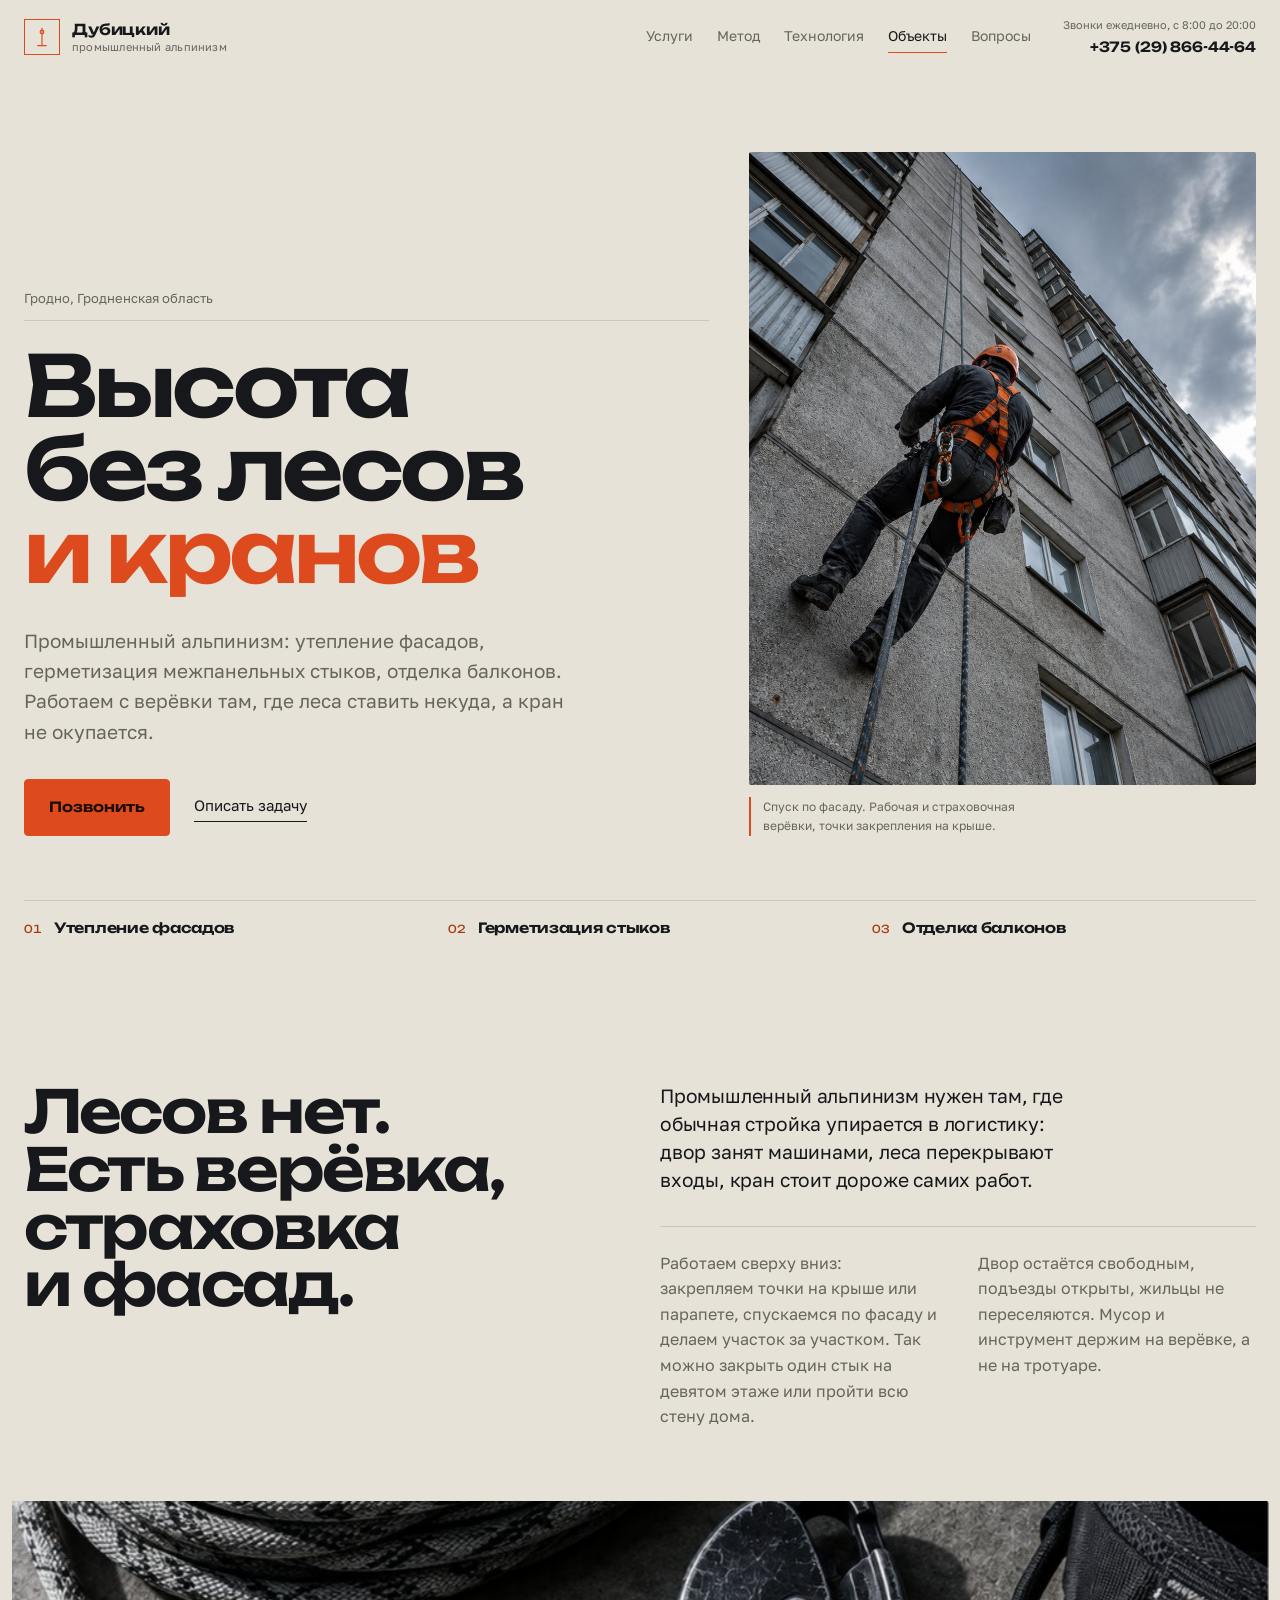
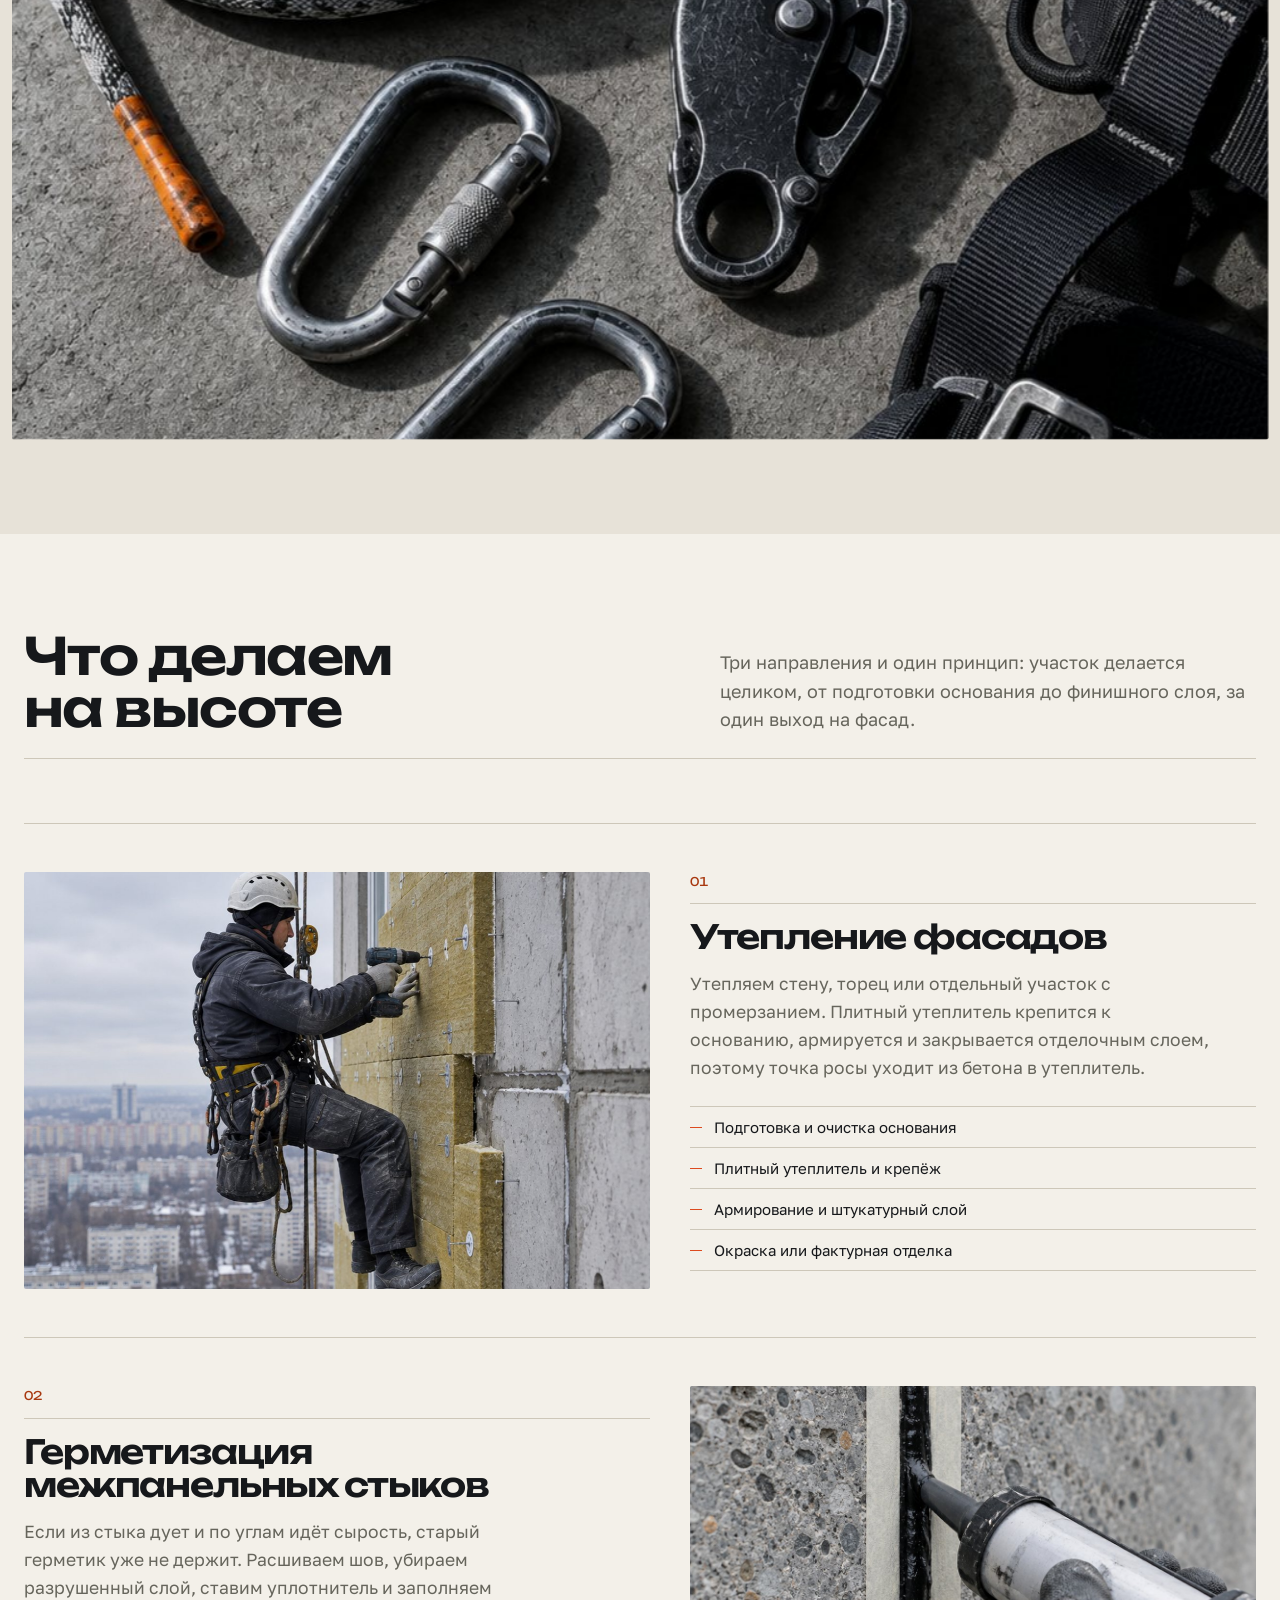
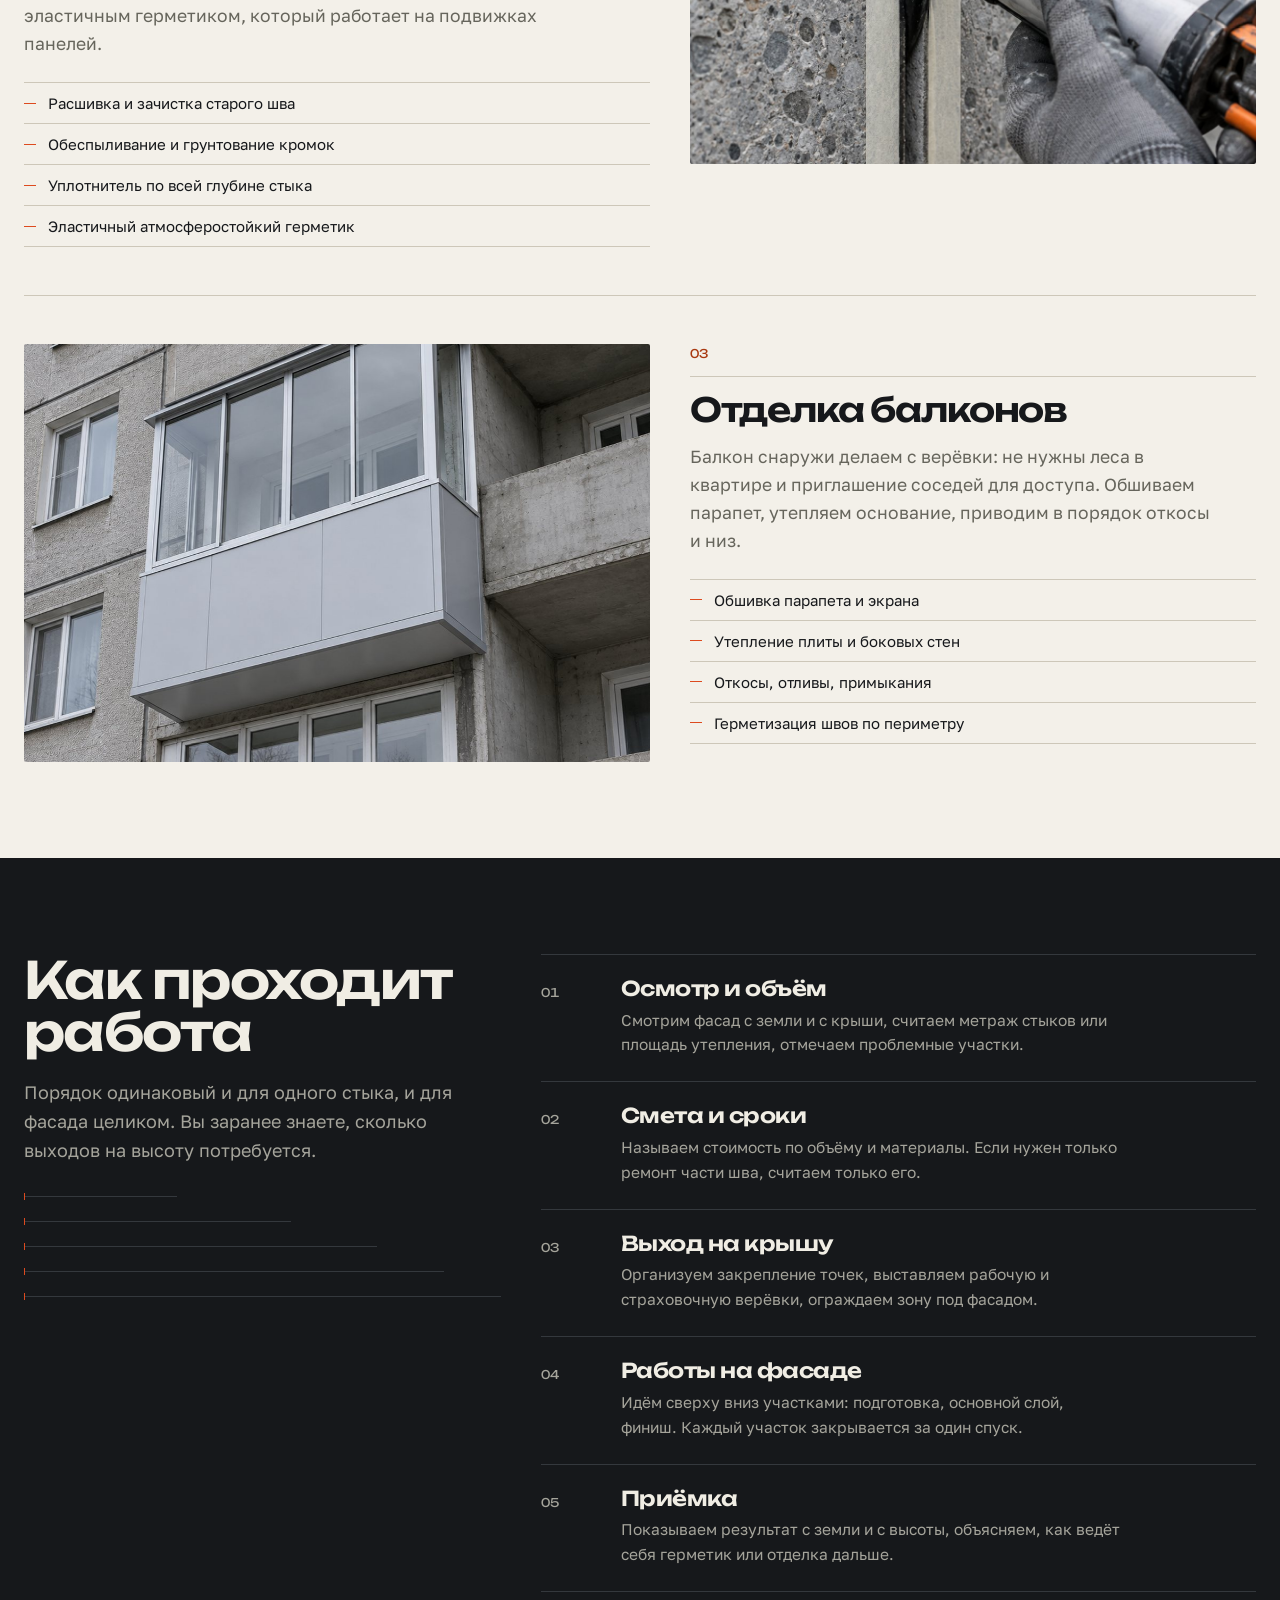
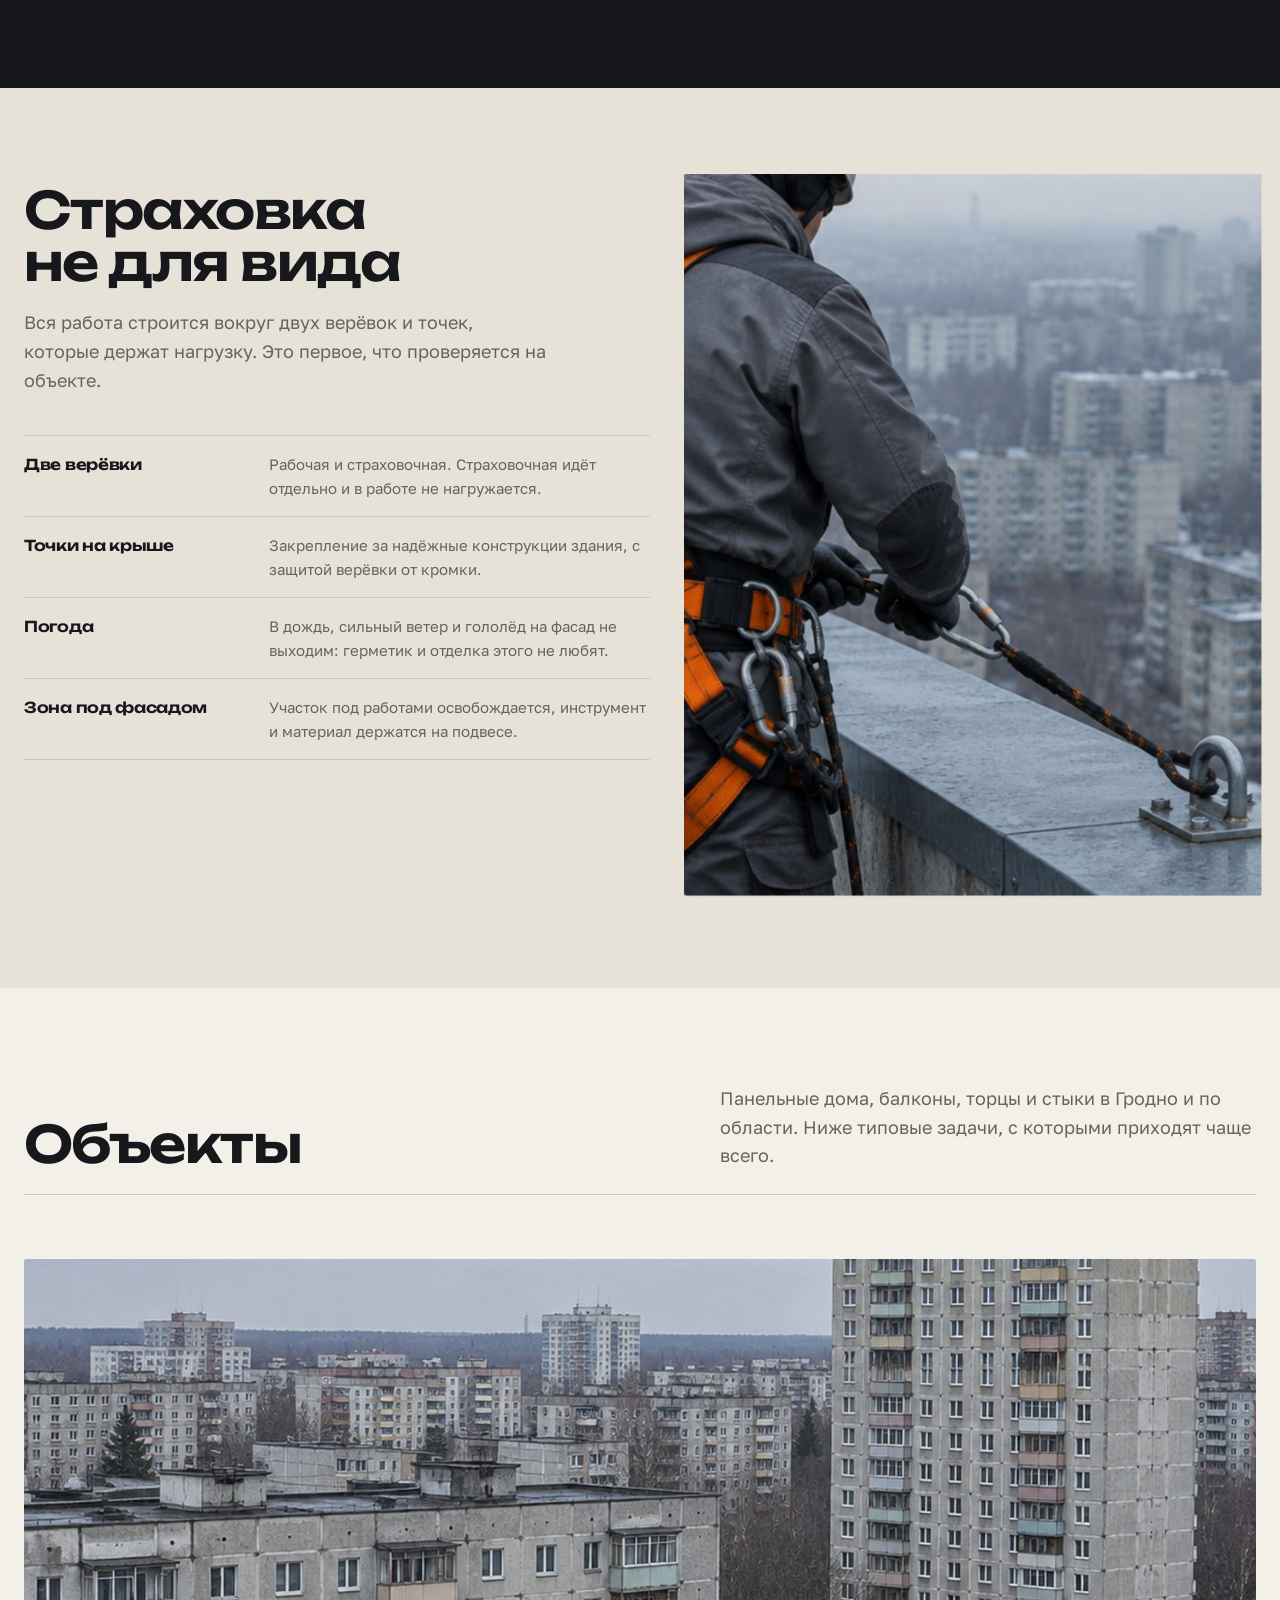
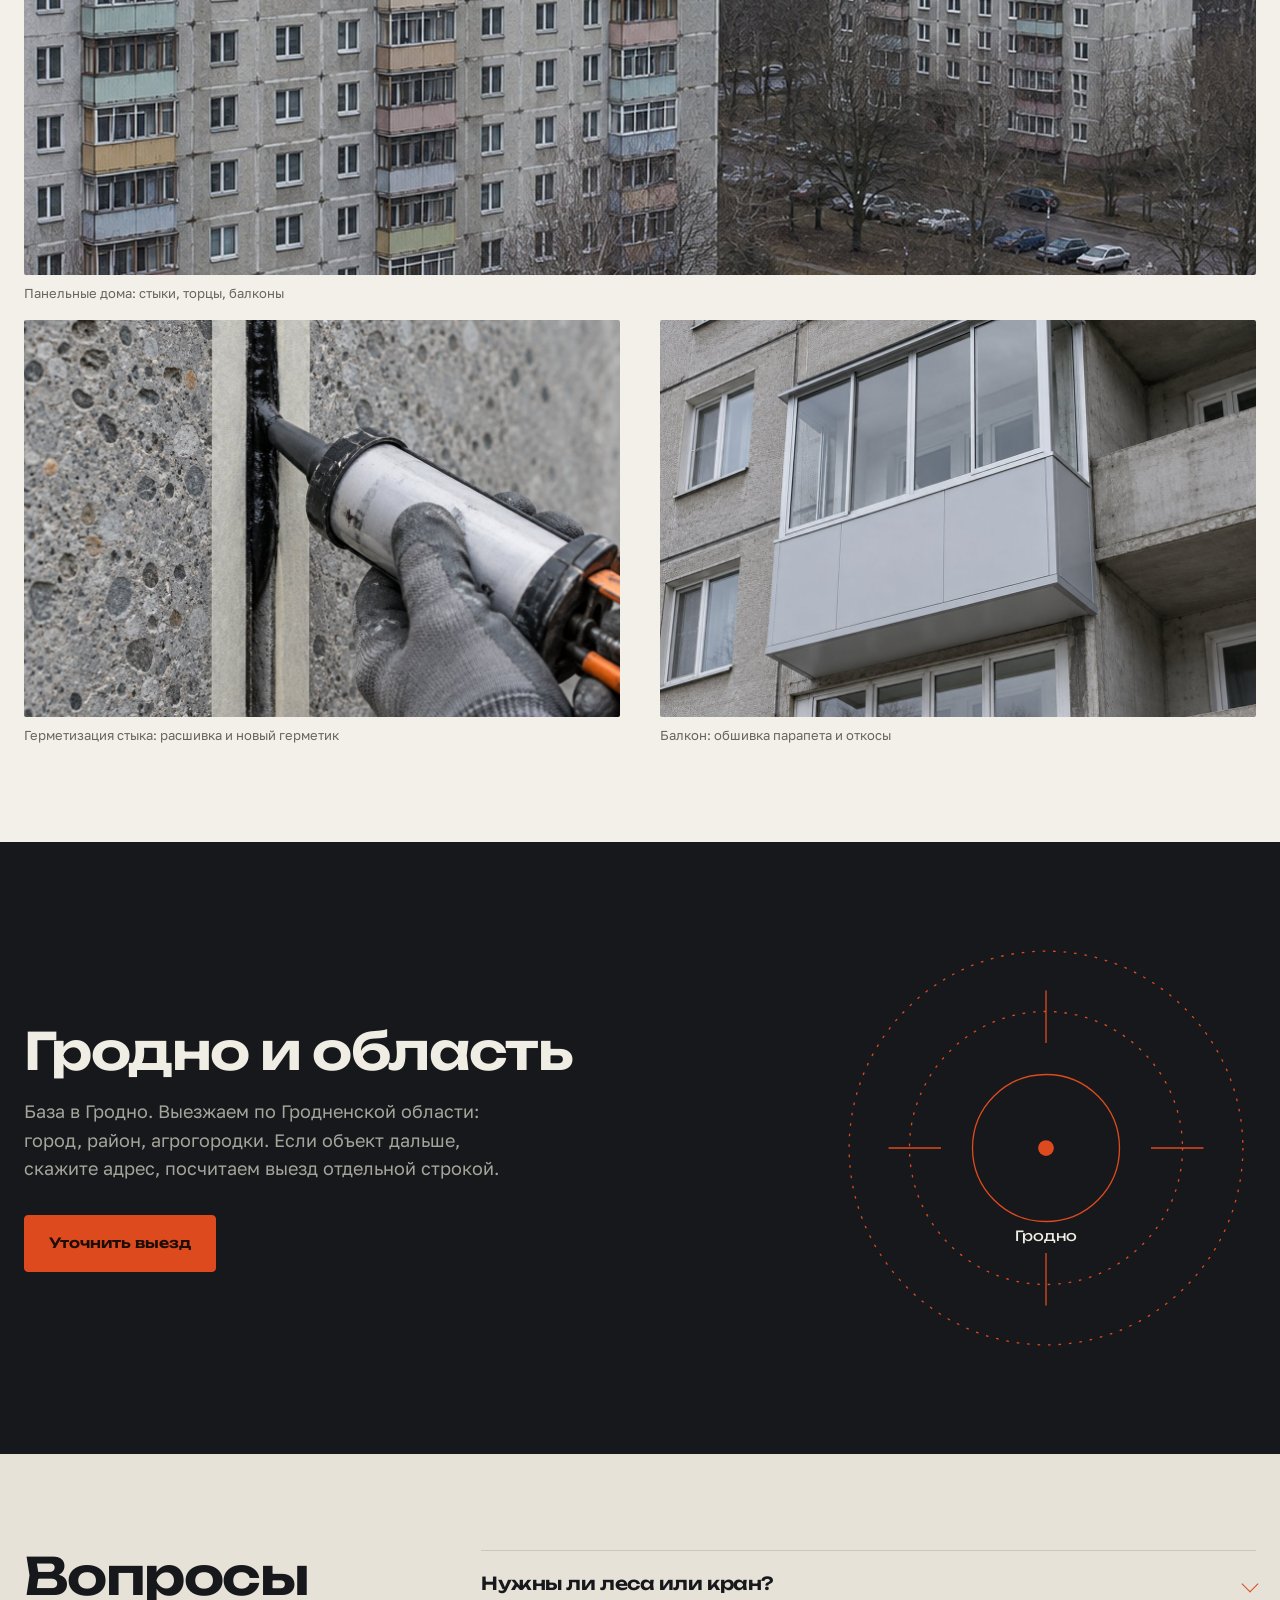
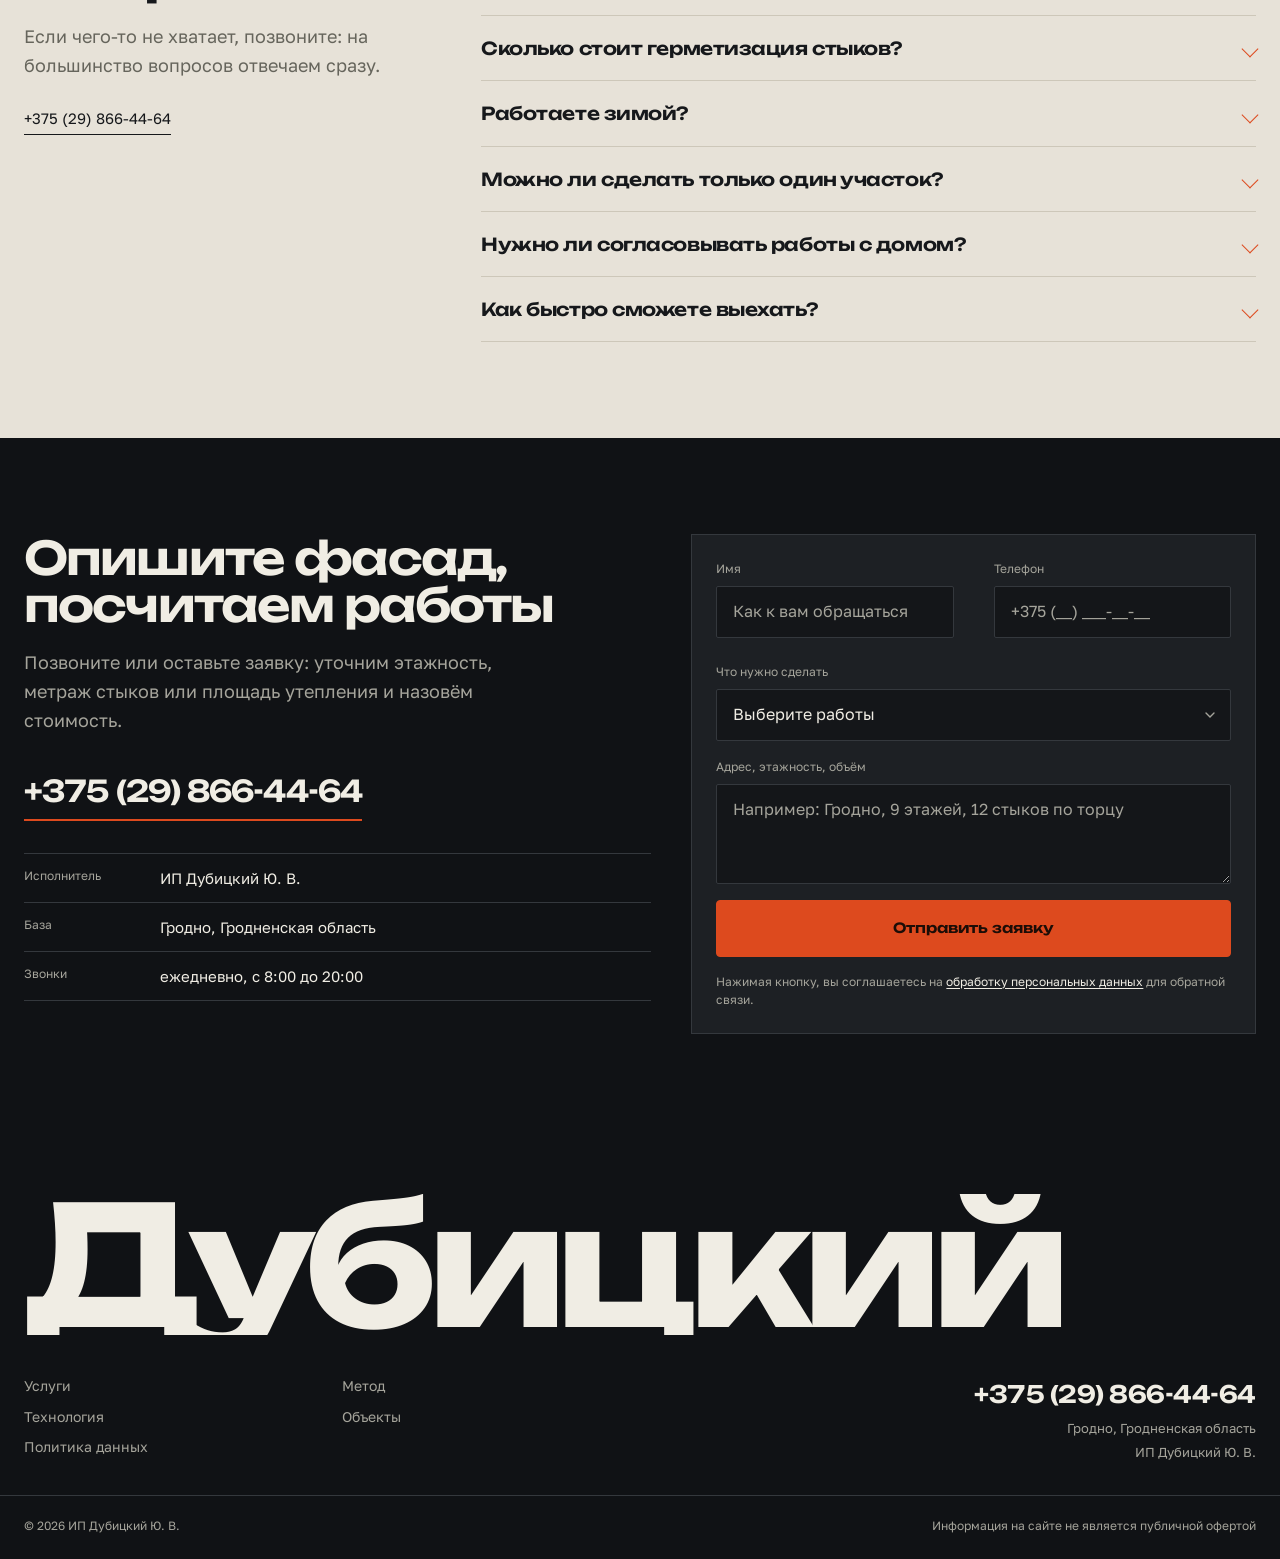
==== index.html @ 44f715fd "Сайт промышленного альпинизма (Гродно): фасады, стыки, балконы - лендинг: герой на три строки, метод" ====
<!DOCTYPE html>
<html lang="ru">
<head>
<meta charset="utf-8">
<meta name="viewport" content="width=device-width, initial-scale=1">
<title>Промышленный альпинизм в Гродно: фасады, стыки, балконы | ИП Дубицкий</title>
<meta name="description" content="Промышленный альпинизм в Гродно и Гродненской области: утепление фасадов, герметизация межпанельных стыков, отделка балконов. Работы с верёвки, без лесов и кранов. Телефон +375 (29) 866-44-64.">
<meta name="keywords" content="промышленный альпинизм Гродно, герметизация межпанельных стыков, утепление фасадов, отделка балконов, альпинист Гродно, ремонт фасада с верёвки">
<meta name="author" content="ИП Дубицкий Ю. В.">
<meta name="robots" content="index, follow">
<link rel="canonical" href="https://romjjjke.github.io/dubitsky/">
<meta name="theme-color" content="#17191C">

<meta property="og:type" content="website">
<meta property="og:locale" content="ru_RU">
<meta property="og:site_name" content="ИП Дубицкий, промышленный альпинизм">
<meta property="og:title" content="Промышленный альпинизм в Гродно: фасады, стыки, балконы">
<meta property="og:description" content="Утепление фасадов, герметизация межпанельных стыков и отделка балконов с верёвки. Гродно и область.">
<meta property="og:image" content="https://romjjjke.github.io/dubitsky/assets/img/hero.jpg">
<meta property="og:url" content="https://romjjjke.github.io/dubitsky/">
<meta name="twitter:card" content="summary_large_image">
<meta name="twitter:title" content="Промышленный альпинизм в Гродно">
<meta name="twitter:description" content="Фасады, межпанельные стыки, балконы. Работаем с верёвки, без лесов и кранов. +375 (29) 866-44-64">
<meta name="twitter:image" content="https://romjjjke.github.io/dubitsky/assets/img/hero.jpg">

<link rel="icon" href="favicon.svg" type="image/svg+xml">
<link rel="apple-touch-icon" href="assets/img/hero.jpg">

<link rel="preconnect" href="https://fonts.googleapis.com">
<link rel="preconnect" href="https://fonts.gstatic.com" crossorigin>
<link href="https://fonts.googleapis.com/css2?family=Golos+Text:wght@400;500;600&family=Unbounded:wght@400;600;700&display=swap" rel="stylesheet">

<script>document.documentElement.classList.add("js");</script>
<link rel="stylesheet" href="assets/css/style.css">

<script type="application/ld+json">
{
  "@context": "https://schema.org",
  "@type": "LocalBusiness",
  "@id": "https://romjjjke.github.io/dubitsky/#business",
  "name": "ИП Дубицкий Ю. В., промышленный альпинизм",
  "description": "Утепление фасадов, герметизация межпанельных стыков и отделка балконов методом промышленного альпинизма в Гродно и Гродненской области.",
  "image": "https://romjjjke.github.io/dubitsky/assets/img/hero.jpg",
  "telephone": "+375298664464",
  "url": "https://romjjjke.github.io/dubitsky/",
  "founder": { "@type": "Person", "name": "Дубицкий Ю. В." },
  "address": {
    "@type": "PostalAddress",
    "addressLocality": "Гродно",
    "addressRegion": "Гродненская область",
    "addressCountry": "BY"
  },
  "geo": { "@type": "GeoCoordinates", "latitude": 53.6667, "longitude": 23.8333 },
  "areaServed": ["Гродно", "Гродненская область"],
  "makesOffer": [
    { "@type": "Offer", "itemOffered": { "@type": "Service", "name": "Утепление фасадов" } },
    { "@type": "Offer", "itemOffered": { "@type": "Service", "name": "Герметизация межпанельных стыков" } },
    { "@type": "Offer", "itemOffered": { "@type": "Service", "name": "Отделка балконов" } }
  ]
}
</script>
</head>
<body>
<a class="skip-link" href="#main">Перейти к содержанию</a>

<header class="header" id="header">
  <div class="wrap header__inner">
    <a class="brand" href="#top" aria-label="Дубицкий, промышленный альпинизм, на главную">
      <span class="brand__mark" aria-hidden="true">
        <svg viewBox="0 0 28 28" fill="none" stroke="currentColor" stroke-width="1.6" stroke-linecap="round">
          <path d="M14 2v24"/><path d="M8 26h12"/><circle cx="14" cy="7" r="2.6"/>
        </svg>
      </span>
      <span class="brand__text">
        <strong>Дубицкий</strong>
        <span>промышленный альпинизм</span>
      </span>
    </a>

    <nav class="nav" id="nav" aria-label="Основная навигация">
      <a href="#uslugi">Услуги</a>
      <a href="#metod">Метод</a>
      <a href="#tehnologiya">Технология</a>
      <a href="#objekty">Объекты</a>
      <a href="#voprosy">Вопросы</a>
    </nav>

    <div class="header__actions">
      <a class="header__phone" href="tel:+375298664464">
        <span class="header__phone-label">Звонки ежедневно, с 8:00 до 20:00</span>
        <span class="header__phone-number">+375 (29) 866-44-64</span>
      </a>
      <a class="header__call" href="tel:+375298664464" aria-label="Позвонить">
        <svg viewBox="0 0 24 24" fill="none" stroke="currentColor" stroke-width="1.7" stroke-linecap="round" stroke-linejoin="round" aria-hidden="true"><path d="M22 16.9v3a2 2 0 0 1-2.2 2 19.8 19.8 0 0 1-8.6-3.1 19.5 19.5 0 0 1-6-6A19.8 19.8 0 0 1 2.1 4.2 2 2 0 0 1 4.1 2h3a2 2 0 0 1 2 1.7c.1 1 .4 1.9.7 2.8a2 2 0 0 1-.5 2.1L8.1 9.9a16 16 0 0 0 6 6l1.3-1.3a2 2 0 0 1 2.1-.5c.9.3 1.8.6 2.8.7a2 2 0 0 1 1.7 2Z"/></svg>
      </a>
      <button class="burger" id="burger" type="button" aria-label="Открыть меню" aria-expanded="false" aria-controls="menu">
        <span></span><span></span>
      </button>
    </div>
  </div>
</header>

<div class="menu" id="menu" aria-hidden="true">
  <div class="menu__inner">
    <nav class="menu__nav" aria-label="Мобильная навигация">
      <a href="#uslugi">Услуги</a>
      <a href="#metod">Метод</a>
      <a href="#tehnologiya">Технология</a>
      <a href="#bezopasnost">Безопасность</a>
      <a href="#objekty">Объекты</a>
      <a href="#voprosy">Вопросы</a>
      <a href="#zayavka">Заявка</a>
    </nav>
    <div class="menu__foot">
      <a class="menu__phone" href="tel:+375298664464">+375 (29) 866-44-64</a>
      <span>Гродно, Гродненская область</span>
    </div>
  </div>
</div>

<main id="main">

  <!-- HERO -->
  <section class="hero" id="top">
    <div class="wrap hero__grid">
      <div class="hero__copy">
        <p class="hero__place">Гродно, Гродненская область</p>
        <h1 class="hero__title">Высота<br>без лесов<br><span class="hero__title-accent">и кранов</span></h1>
        <p class="hero__lede">
          Промышленный альпинизм: утепление фасадов, герметизация
          межпанельных стыков, отделка балконов. Работаем с верёвки там, где
          леса ставить некуда, а кран не окупается.
        </p>
        <div class="hero__actions">
          <a class="btn btn--accent" href="tel:+375298664464">Позвонить</a>
          <a class="link-underline" href="#zayavka">Описать задачу</a>
        </div>
      </div>

      <figure class="hero__media">
        <img src="assets/img/hero.jpg" width="1000" height="1250" alt="Промышленный альпинист на верёвке у фасада панельного дома" fetchpriority="high" decoding="async">
        <figcaption>Спуск по фасаду. Рабочая и страховочная верёвки, точки закрепления на крыше.</figcaption>
      </figure>
    </div>

    <div class="wrap">
      <ul class="hero__index">
        <li>
          <span class="hero__index-num">01</span>
          <a href="#uslugi">Утепление фасадов</a>
        </li>
        <li>
          <span class="hero__index-num">02</span>
          <a href="#uslugi">Герметизация стыков</a>
        </li>
        <li>
          <span class="hero__index-num">03</span>
          <a href="#uslugi">Отделка балконов</a>
        </li>
      </ul>
    </div>
  </section>

  <!-- METHOD -->
  <section class="section section--paper" id="metod">
    <div class="wrap method">
      <div class="method__head">
        <h2 class="method__title">
          Лесов нет.<br>Есть верёвка,<br>страховка<br>и фасад.
        </h2>
      </div>
      <div class="method__body">
        <p class="method__lead">
          Промышленный альпинизм нужен там, где обычная стройка упирается в
          логистику: двор занят машинами, леса перекрывают входы, кран стоит
          дороже самих работ.
        </p>
        <div class="method__cols">
          <p>
            Работаем сверху вниз: закрепляем точки на крыше или парапете,
            спускаемся по фасаду и делаем участок за участком. Так можно
            закрыть один стык на девятом этаже или пройти всю стену дома.
          </p>
          <p>
            Двор остаётся свободным, подъезды открыты, жильцы не переселяются.
            Мусор и инструмент держим на верёвке, а не на тротуаре.
          </p>
        </div>
      </div>
    </div>

    <div class="wrap">
      <figure class="method__media">
        <img src="assets/img/gear.jpg" width="1000" height="1000" alt="Верёвка, карабины и спусковое устройство на бетоне" loading="lazy" decoding="async" data-parallax="0.06">
      </figure>
    </div>
  </section>

  <!-- SERVICES -->
  <section class="section section--surface" id="uslugi">
    <div class="wrap">
      <div class="section__head">
        <h2 class="section__title">Что делаем на высоте</h2>
        <p class="section__intro">
          Три направления и один принцип: участок делается целиком, от
          подготовки основания до финишного слоя, за один выход на фасад.
        </p>
      </div>

      <article class="service" id="uteplenie">
        <div class="service__media">
          <img src="assets/img/insulation.jpg" width="1200" height="800" alt="Монтаж утеплителя на фасаде панельного дома" loading="lazy" decoding="async" data-parallax="0.05">
        </div>
        <div class="service__body">
          <span class="service__num">01</span>
          <h3>Утепление фасадов</h3>
          <p>
            Утепляем стену, торец или отдельный участок с промерзанием.
            Плитный утеплитель крепится к основанию, армируется и закрывается
            отделочным слоем, поэтому точка росы уходит из бетона в утеплитель.
          </p>
          <ul class="service__list">
            <li>Подготовка и очистка основания</li>
            <li>Плитный утеплитель и крепёж</li>
            <li>Армирование и штукатурный слой</li>
            <li>Окраска или фактурная отделка</li>
          </ul>
        </div>
      </article>

      <article class="service service--reverse" id="styki">
        <div class="service__media">
          <img src="assets/img/joint.jpg" width="1200" height="800" alt="Герметизация межпанельного стыка" loading="lazy" decoding="async" data-parallax="0.05">
        </div>
        <div class="service__body">
          <span class="service__num">02</span>
          <h3>Герметизация межпанельных стыков</h3>
          <p>
            Если из стыка дует и по углам идёт сырость, старый герметик уже не
            держит. Расшиваем шов, убираем разрушенный слой, ставим уплотнитель
            и заполняем эластичным герметиком, который работает на подвижках
            панелей.
          </p>
          <ul class="service__list">
            <li>Расшивка и зачистка старого шва</li>
            <li>Обеспыливание и грунтование кромок</li>
            <li>Уплотнитель по всей глубине стыка</li>
            <li>Эластичный атмосферостойкий герметик</li>
          </ul>
        </div>
      </article>

      <article class="service" id="balkony">
        <div class="service__media">
          <img src="assets/img/balcony.jpg" width="1200" height="800" alt="Отделка балкона на фасаде панельного дома" loading="lazy" decoding="async" data-parallax="0.05">
        </div>
        <div class="service__body">
          <span class="service__num">03</span>
          <h3>Отделка балконов</h3>
          <p>
            Балкон снаружи делаем с верёвки: не нужны леса в квартире и
            приглашение соседей для доступа. Обшиваем парапет, утепляем
            основание, приводим в порядок откосы и низ.
          </p>
          <ul class="service__list">
            <li>Обшивка парапета и экрана</li>
            <li>Утепление плиты и боковых стен</li>
            <li>Откосы, отливы, примыкания</li>
            <li>Герметизация швов по периметру</li>
          </ul>
        </div>
      </article>
    </div>
  </section>

  <!-- TECHNOLOGY -->
  <section class="section section--dark" id="tehnologiya">
    <div class="wrap tech">
      <div class="tech__aside">
        <h2 class="section__title">Как проходит работа</h2>
        <p class="section__intro">
          Порядок одинаковый и для одного стыка, и для фасада целиком. Вы
          заранее знаете, сколько выходов на высоту потребуется.
        </p>
        <ol class="ruler" aria-hidden="true">
          <li class="ruler__tick"></li>
          <li class="ruler__tick"></li>
          <li class="ruler__tick"></li>
          <li class="ruler__tick"></li>
          <li class="ruler__tick"></li>
        </ol>
      </div>

      <ol class="steps">
        <li class="step">
          <span class="step__num">01</span>
          <div class="step__body">
            <h3>Осмотр и объём</h3>
            <p>Смотрим фасад с земли и с крыши, считаем метраж стыков или площадь утепления, отмечаем проблемные участки.</p>
          </div>
        </li>
        <li class="step">
          <span class="step__num">02</span>
          <div class="step__body">
            <h3>Смета и сроки</h3>
            <p>Называем стоимость по объёму и материалы. Если нужен только ремонт части шва, считаем только его.</p>
          </div>
        </li>
        <li class="step">
          <span class="step__num">03</span>
          <div class="step__body">
            <h3>Выход на крышу</h3>
            <p>Организуем закрепление точек, выставляем рабочую и страховочную верёвки, ограждаем зону под фасадом.</p>
          </div>
        </li>
        <li class="step">
          <span class="step__num">04</span>
          <div class="step__body">
            <h3>Работы на фасаде</h3>
            <p>Идём сверху вниз участками: подготовка, основной слой, финиш. Каждый участок закрывается за один спуск.</p>
          </div>
        </li>
        <li class="step">
          <span class="step__num">05</span>
          <div class="step__body">
            <h3>Приёмка</h3>
            <p>Показываем результат с земли и с высоты, объясняем, как ведёт себя герметик или отделка дальше.</p>
          </div>
        </li>
      </ol>
    </div>
  </section>

  <!-- SAFETY -->
  <section class="section section--paper" id="bezopasnost">
    <div class="wrap safety">
      <div class="safety__body">
        <h2 class="section__title">Страховка не для вида</h2>
        <p class="section__intro">
          Вся работа строится вокруг двух верёвок и точек, которые держат
          нагрузку. Это первое, что проверяется на объекте.
        </p>
        <ul class="safety__list">
          <li>
            <strong>Две верёвки</strong>
            <span>Рабочая и страховочная. Страховочная идёт отдельно и в работе не нагружается.</span>
          </li>
          <li>
            <strong>Точки на крыше</strong>
            <span>Закрепление за надёжные конструкции здания, с защитой верёвки от кромки.</span>
          </li>
          <li>
            <strong>Погода</strong>
            <span>В дождь, сильный ветер и гололёд на фасад не выходим: герметик и отделка этого не любят.</span>
          </li>
          <li>
            <strong>Зона под фасадом</strong>
            <span>Участок под работами освобождается, инструмент и материал держатся на подвесе.</span>
          </li>
        </ul>
      </div>
      <figure class="safety__media">
        <img src="assets/img/roof.jpg" width="1200" height="800" alt="Альпинист закрепляет верёвку на крыше дома" loading="lazy" decoding="async" data-parallax="0.05">
      </figure>
    </div>
  </section>

  <!-- OBJECTS -->
  <section class="section section--surface" id="objekty">
    <div class="wrap">
      <div class="section__head">
        <h2 class="section__title">Объекты</h2>
        <p class="section__intro">
          Панельные дома, балконы, торцы и стыки в Гродно и по области. Ниже
          типовые задачи, с которыми приходят чаще всего.
        </p>
      </div>

      <div class="gallery">
        <figure class="gallery__item gallery__item--wide">
          <img src="assets/img/city.jpg" width="1600" height="800" alt="Панельная застройка Гродно" loading="lazy" decoding="async">
          <figcaption>Панельные дома: стыки, торцы, балконы</figcaption>
        </figure>
        <figure class="gallery__item">
          <img src="assets/img/joint.jpg" width="1200" height="800" alt="Расшивка и герметизация шва между панелями" loading="lazy" decoding="async">
          <figcaption>Герметизация стыка: расшивка и новый герметик</figcaption>
        </figure>
        <figure class="gallery__item">
          <img src="assets/img/balcony.jpg" width="1200" height="800" alt="Отделанный балкон на фасаде" loading="lazy" decoding="async">
          <figcaption>Балкон: обшивка парапета и откосы</figcaption>
        </figure>
      </div>
    </div>
  </section>

  <!-- GEO -->
  <section class="section section--dark" id="geografiya">
    <div class="wrap geo">
      <div class="geo__body">
        <h2 class="section__title">Гродно и область</h2>
        <p class="section__intro">
          База в Гродно. Выезжаем по Гродненской области: город, район,
          агрогородки. Если объект дальше, скажите адрес, посчитаем выезд
          отдельной строкой.
        </p>
        <a class="btn btn--accent" href="tel:+375298664464">Уточнить выезд</a>
      </div>
      <div class="geo__mark" aria-hidden="true">
        <svg viewBox="0 0 320 320" fill="none" stroke="currentColor" stroke-width="1">
          <circle cx="160" cy="160" r="150" stroke-dasharray="2 6"/>
          <circle cx="160" cy="160" r="104" stroke-dasharray="2 6"/>
          <circle cx="160" cy="160" r="56"/>
          <path d="M160 40v40M160 240v40M40 160h40M240 160h40"/>
          <circle cx="160" cy="160" r="6" fill="currentColor" stroke="none"/>
        </svg>
        <span>Гродно</span>
      </div>
    </div>
  </section>

  <!-- FAQ -->
  <section class="section section--paper" id="voprosy">
    <div class="wrap faq">
      <div class="faq__head">
        <h2 class="section__title">Вопросы</h2>
        <p class="section__intro">
          Если чего-то не хватает, позвоните: на большинство вопросов отвечаем
          сразу.
        </p>
        <a class="link-underline" href="tel:+375298664464">+375 (29) 866-44-64</a>
      </div>

      <div class="faq__list">
        <details class="faq__item">
          <summary>Нужны ли леса или кран?</summary>
          <div class="faq__body"><p>Нет. Вся работа идёт с верёвки: точки крепления на крыше или парапете, спуск по фасаду. Леса и кран нужны только для работ, которые с верёвки не сделать, например для замены крупных конструкций.</p></div>
        </details>
        <details class="faq__item">
          <summary>Сколько стоит герметизация стыков?</summary>
          <div class="faq__body"><p>Считается по метражу швов и состоянию стыка: расшивка старого герметика занимает больше времени, чем заполнение нового. Назовите количество стыков и этажность, этого хватит для расчёта.</p></div>
        </details>
        <details class="faq__item">
          <summary>Работаете зимой?</summary>
          <div class="faq__body"><p>Утепление и отделку планируем по температуре и влажности: большинство герметиков и штукатурок требуют плюсовой температуры. Герметизацию в холод делаем только теми материалами, которые рассчитаны на такой режим.</p></div>
        </details>
        <details class="faq__item">
          <summary>Можно ли сделать только один участок?</summary>
          <div class="faq__body"><p>Да. Часто приходят с одной промерзающей стеной или одним разошедшимся стыком. Берём и точечные работы, и фасад целиком.</p></div>
        </details>
        <details class="faq__item">
          <summary>Нужно ли согласовывать работы с домом?</summary>
          <div class="faq__body"><p>Порядок доступа к фасаду и крыше зависит от объекта: где-то достаточно согласования с обслуживающей организацией. Уточняем это до выезда, чтобы не приехать впустую.</p></div>
        </details>
        <details class="faq__item">
          <summary>Как быстро сможете выехать?</summary>
          <div class="faq__body"><p>Срок зависит от загрузки и погоды. Позвоните, назовите адрес и объём, скажем ближайшую дату.</p></div>
        </details>
      </div>
    </div>
  </section>

  <!-- CONTACT -->
  <section class="section section--ink" id="zayavka">
    <div class="wrap contact">
      <div class="contact__body">
        <h2 class="contact__title">Опишите фасад,<br>посчитаем работы</h2>
        <p class="section__intro">
          Позвоните или оставьте заявку: уточним этажность, метраж стыков или
          площадь утепления и назовём стоимость.
        </p>
        <a class="contact__phone" href="tel:+375298664464">+375 (29) 866-44-64</a>
        <dl class="contact__meta">
          <div><dt>Исполнитель</dt><dd>ИП Дубицкий Ю. В.</dd></div>
          <div><dt>База</dt><dd>Гродно, Гродненская область</dd></div>
          <div><dt>Звонки</dt><dd>ежедневно, с 8:00 до 20:00</dd></div>
        </dl>
      </div>

      <form class="form" id="leadForm" novalidate>
        <div class="form__row">
          <label class="field">
            <span>Имя</span>
            <input type="text" name="name" autocomplete="name" placeholder="Как к вам обращаться" required>
            <em class="field__error" aria-live="polite"></em>
          </label>
          <label class="field">
            <span>Телефон</span>
            <input type="tel" name="phone" autocomplete="tel" inputmode="tel" placeholder="+375 (__) ___-__-__" required>
            <em class="field__error" aria-live="polite"></em>
          </label>
        </div>

        <label class="field">
          <span>Что нужно сделать</span>
          <select name="work">
            <option value="">Выберите работы</option>
            <option>Утепление фасада</option>
            <option>Герметизация стыков</option>
            <option>Отделка балкона</option>
            <option>Несколько видов работ</option>
            <option>Другое</option>
          </select>
        </label>

        <label class="field">
          <span>Адрес, этажность, объём</span>
          <textarea name="message" rows="3" placeholder="Например: Гродно, 9 этажей, 12 стыков по торцу"></textarea>
        </label>

        <button class="btn btn--accent btn--block" type="submit">Отправить заявку</button>
        <p class="form__note">Нажимая кнопку, вы соглашаетесь на <a href="politika.html">обработку персональных данных</a> для обратной связи.</p>

        <div class="form__success" id="formSuccess" role="status" hidden>
          <strong>Заявка заполнена.</strong>
          <p>Осталось отправить: позвоните или напишите в WhatsApp, текст уже подставлен.</p>
          <div class="form__success-actions">
            <a class="btn btn--accent btn--sm" id="successCall" href="tel:+375298664464">Позвонить</a>
            <a class="btn btn--line btn--sm" id="successWa" href="https://wa.me/375298664464" target="_blank" rel="noopener">WhatsApp</a>
          </div>
        </div>
      </form>
    </div>
  </section>
</main>

<footer class="footer">
  <div class="wrap footer__top">
    <p class="footer__word">Дубицкий</p>
    <div class="footer__cols">
      <nav class="footer__nav" aria-label="Навигация в подвале">
        <a href="#uslugi">Услуги</a>
        <a href="#metod">Метод</a>
        <a href="#tehnologiya">Технология</a>
        <a href="#objekty">Объекты</a>
        <a href="politika.html">Политика данных</a>
      </nav>
      <div class="footer__contact">
        <a href="tel:+375298664464">+375 (29) 866-44-64</a>
        <span>Гродно, Гродненская область</span>
        <span>ИП Дубицкий Ю. В.</span>
      </div>
    </div>
  </div>
  <div class="wrap footer__bottom">
    <span>© <span id="year">2026</span> ИП Дубицкий Ю. В.</span>
    <span>Информация на сайте не является публичной офертой</span>
  </div>
</footer>

<a class="fab" href="tel:+375298664464" aria-label="Позвонить">
  <svg viewBox="0 0 24 24" fill="none" stroke="currentColor" stroke-width="1.7" stroke-linecap="round" stroke-linejoin="round" aria-hidden="true"><path d="M22 16.9v3a2 2 0 0 1-2.2 2 19.8 19.8 0 0 1-8.6-3.1 19.5 19.5 0 0 1-6-6A19.8 19.8 0 0 1 2.1 4.2 2 2 0 0 1 4.1 2h3a2 2 0 0 1 2 1.7c.1 1 .4 1.9.7 2.8a2 2 0 0 1-.5 2.1L8.1 9.9a16 16 0 0 0 6 6l1.3-1.3a2 2 0 0 1 2.1-.5c.9.3 1.8.6 2.8.7a2 2 0 0 1 1.7 2Z"/></svg>
  <span>Позвонить</span>
</a>

<script src="assets/js/main.js" defer></script>
</body>
</html>
---- assets/css/style.css ----
/* Hallmark · pre-emit critique: P5 H5 E5 S5 R4 V4 · weakest: R, held the palette to concrete grey plus one signal orange and cut every second accent use */
/* =========================================================
   Дубицкий, промышленный альпинизм
   Вертикаль: сетка, линейки, бетон и один сигнальный цвет
   ========================================================= */

/* ---------- 1. Tokens ---------- */
:root{
  --c-paper:#E7E2D8;
  --c-surface:#F3F0E9;
  --c-ink:#16181B;
  --c-ink-2:#1D2024;
  --c-line:#CDC7B9;
  --c-line-strong:#B3AD9E;
  --c-line-dark:#34383D;
  --c-on-dark:#F0EDE4;
  --c-on-dark-muted:#A5A49B;
  --c-muted:#66655C;
  --c-accent:#DD4A1E;
  --c-accent-soft:#F3C6B2;
  --c-accent-text:#A8380F;
  --c-accent-light:#F2764A;
  --c-accent-ink:#1C0D07;
  --c-ink-deep:#101215;
  --c-field:#141619;
  --c-shadow:rgba(22,24,27,.16);

  --font-display:"Unbounded","Golos Text",system-ui,sans-serif;
  --font-body:"Golos Text","Unbounded",system-ui,sans-serif;

  --s-1:4px; --s-2:8px; --s-3:12px; --s-4:16px; --s-5:20px;
  --s-6:24px; --s-7:28px; --s-8:32px; --s-10:40px; --s-12:48px;
  --s-14:56px; --s-16:64px; --s-20:80px; --s-24:96px; --s-30:120px; --s-40:160px;

  --r-s:2px;
  --r-m:4px;
  --wrap:1360px;
  --pad:var(--s-6);
  --col-gap:var(--s-10);

  --ease:cubic-bezier(.22,.61,.36,1);
}

/* ---------- 2. Reset ---------- */
*,*::before,*::after{box-sizing:border-box}
html{
  -webkit-text-size-adjust:100%;
  scroll-behavior:smooth;
  overflow-x:clip;
}
body{
  margin:0;
  background:var(--c-paper);
  color:var(--c-ink);
  font-family:var(--font-body);
  font-size:clamp(16px,.35vw + 14.5px,17.5px);
  line-height:1.6;
  -webkit-font-smoothing:antialiased;
  overflow-x:clip;
}
img,svg{display:block;max-width:100%}
img{height:auto}
h1,h2,h3,h4{
  font-family:var(--font-display);
  font-weight:600;
  line-height:1.02;
  letter-spacing:-.03em;
  margin:0;
  text-wrap:balance;
  overflow-wrap:break-word;
  min-width:0;
}
p{margin:0}
a{color:inherit;text-decoration:none}
ul,ol,dl,dd{margin:0;padding:0;list-style:none}
button{font:inherit;color:inherit;background:none;border:0;cursor:pointer}
input,select,textarea{font:inherit;color:inherit}
:focus-visible{outline:2px solid var(--c-accent);outline-offset:3px;border-radius:var(--r-s)}
::selection{background:var(--c-accent);color:var(--c-surface)}
.visually-hidden{position:absolute;width:1px;height:1px;padding:0;margin:-1px;overflow:hidden;clip-path:inset(50%);white-space:nowrap}

.skip-link{
  position:fixed;top:-100px;left:var(--s-4);z-index:300;
  background:var(--c-ink);color:var(--c-on-dark);
  padding:var(--s-3) var(--s-4);
  transition:top .2s var(--ease);
}
.skip-link:focus{top:var(--s-4)}

/* ---------- 3. Layout ---------- */
.wrap{width:100%;max-width:var(--wrap);margin-inline:auto;padding-inline:var(--pad)}
.section{padding-block:var(--s-24);position:relative}
.section--paper{background:var(--c-paper)}
.section--surface{background:var(--c-surface)}
.section--dark{background:var(--c-ink);color:var(--c-on-dark)}
.section--ink{background:var(--c-ink-deep);color:var(--c-on-dark)}

.section__head{
  display:grid;
  grid-template-columns:minmax(0,1.1fr) minmax(0,.9fr);
  gap:var(--s-8) var(--col-gap);
  align-items:end;
  margin-bottom:var(--s-16);
  padding-bottom:var(--s-6);
  border-bottom:1px solid var(--c-line);
}
.section--surface .section__head{border-bottom-color:var(--c-line)}
.section__title{font-size:clamp(30px,4vw,56px)}
.section__intro{
  max-width:52ch;
  color:var(--c-muted);
  font-size:clamp(16px,.4vw + 14px,18px);
}
.section--dark .section__intro,
.section--ink .section__intro{color:var(--c-on-dark-muted)}

.link-underline{
  display:inline-block;
  font-size:15px;
  color:inherit;
  padding-bottom:var(--s-1);
  border-bottom:1px solid currentColor;
  transition:color .2s var(--ease),border-color .2s var(--ease);
}
.link-underline:hover{color:var(--c-accent-text);border-color:var(--c-accent-text)}
.link-underline:active{opacity:.7}

/* ---------- 4. Buttons ---------- */
.btn{
  display:inline-flex;align-items:center;justify-content:center;gap:var(--s-2);
  font-family:var(--font-display);
  font-weight:600;font-size:14px;letter-spacing:0;
  padding:var(--s-4) var(--s-6);
  border-radius:var(--r-m);
  background:var(--c-ink);
  color:var(--c-surface);
  border:1px solid var(--c-ink);
  transition:background-color .2s var(--ease),color .2s var(--ease),border-color .2s var(--ease);
  text-align:center;
}
.btn:hover{background:var(--c-accent);border-color:var(--c-accent);color:var(--c-accent-ink)}
.btn:active{transform:translateY(1px)}
.btn--accent{background:var(--c-accent);border-color:var(--c-accent);color:var(--c-accent-ink)}
.btn--accent:hover{background:var(--c-ink);border-color:var(--c-ink);color:var(--c-on-dark)}
.btn--line{background:transparent;border-color:var(--c-line-dark);color:var(--c-on-dark)}
.btn--line:hover{background:var(--c-on-dark);border-color:var(--c-on-dark);color:var(--c-ink)}
.btn--block{width:100%}
.btn--sm{padding:var(--s-3) var(--s-4);font-size:13px}
.btn:disabled{background:var(--c-line);border-color:var(--c-line);color:var(--c-ink);cursor:not-allowed}

/* ---------- 5. Header ---------- */
.header{
  position:fixed;inset:0 0 auto 0;z-index:100;
  padding-block:var(--s-4);
  border-bottom:1px solid transparent;
  transition:background-color .25s var(--ease),border-color .25s var(--ease);
}
.header.is-scrolled{
  background:var(--c-paper);
  border-bottom-color:var(--c-line);
}
.header__inner{display:flex;align-items:center;gap:var(--s-8)}

.brand{display:flex;align-items:center;gap:var(--s-3);flex:none}
.brand__mark{
  width:36px;height:36px;display:grid;place-items:center;
  border:1px solid currentColor;
  color:var(--c-accent);
  flex:none;
}
.brand__mark svg{width:20px;height:20px;max-height:20px}
.brand__text{display:flex;flex-direction:column;line-height:1}
.brand__text strong{
  font-family:var(--font-display);font-weight:600;
  font-size:15px;letter-spacing:-.01em;
}
.brand__text span{
  font-size:11px;
  margin-top:var(--s-1);
  opacity:.62;
  letter-spacing:.02em;
}

.nav{display:flex;align-items:center;gap:var(--s-6);margin-left:auto}
.nav a{
  font-size:14px;
  color:var(--c-muted);
  padding-block:var(--s-1);
  border-bottom:1px solid transparent;
  transition:color .2s var(--ease),border-color .2s var(--ease);
}
.nav a:hover{color:var(--c-ink);border-bottom-color:var(--c-accent)}
.nav a.is-active{color:var(--c-ink);border-bottom-color:var(--c-accent)}
.nav a:active{color:var(--c-accent)}

.header__actions{display:flex;align-items:center;gap:var(--s-4);margin-left:auto}
.nav + .header__actions{margin-left:0}
.header__phone{display:flex;flex-direction:column;gap:2px;text-align:right}
.header__phone-label{font-size:11px;color:var(--c-muted)}
.header__phone-number{
  font-family:var(--font-display);font-weight:600;font-size:14px;
  letter-spacing:-.01em;white-space:nowrap;
  font-variant-numeric:tabular-nums;
}
.header__call{
  display:none;width:40px;height:40px;place-items:center;
  border:1px solid var(--c-line-strong);
  color:var(--c-ink);
}
.header__call svg{width:17px;height:17px;max-height:17px}
.header__call:hover{background:var(--c-accent);border-color:var(--c-accent);color:var(--c-accent-ink)}

.burger{display:none;width:40px;height:40px;border:1px solid var(--c-line-strong);position:relative;color:var(--c-ink)}
.burger span{position:absolute;left:10px;width:18px;height:1.5px;background:currentColor;transition:transform .25s var(--ease)}
.burger span:nth-child(1){top:16px}
.burger span:nth-child(2){top:22px}
.burger[aria-expanded="true"] span:nth-child(1){transform:translateY(3px) rotate(45deg)}
.burger[aria-expanded="true"] span:nth-child(2){transform:translateY(-3px) rotate(-45deg)}

/* ---------- 6. Mobile menu ---------- */
.menu{
  position:fixed;inset:0;z-index:95;
  display:flex;flex-direction:column;justify-content:center;
  padding:calc(env(safe-area-inset-top,0px) + 84px) var(--pad) calc(env(safe-area-inset-bottom,0px) + 32px);
  background:var(--c-ink);
  color:var(--c-on-dark);
  opacity:0;visibility:hidden;
  transition:opacity .3s var(--ease),visibility .3s var(--ease);
  overflow-y:auto;
}
.menu.is-open{opacity:1;visibility:visible}
.menu__nav{display:flex;flex-direction:column}
.menu__nav a{
  font-family:var(--font-display);
  font-weight:600;
  font-size:clamp(22px,6vw,30px);
  letter-spacing:-.03em;
  padding:var(--s-3) 0;
  border-bottom:1px solid var(--c-line-dark);
  opacity:0;
  transform:translateY(8px);
  transition:color .2s var(--ease),transform .3s var(--ease),opacity .3s var(--ease);
}
.menu.is-open .menu__nav a{transform:none;opacity:1}
.menu.is-open .menu__nav a:nth-child(1){transition-delay:.04s}
.menu.is-open .menu__nav a:nth-child(2){transition-delay:.08s}
.menu.is-open .menu__nav a:nth-child(3){transition-delay:.12s}
.menu.is-open .menu__nav a:nth-child(4){transition-delay:.16s}
.menu.is-open .menu__nav a:nth-child(5){transition-delay:.2s}
.menu.is-open .menu__nav a:nth-child(6){transition-delay:.24s}
.menu.is-open .menu__nav a:nth-child(7){transition-delay:.28s}
.menu__nav a:hover,.menu__nav a:active{color:var(--c-accent-light)}
.menu__foot{margin-top:var(--s-8);display:flex;flex-direction:column;gap:var(--s-1)}
.menu__phone{
  font-family:var(--font-display);font-weight:600;
  font-size:20px;color:var(--c-accent-light);
  font-variant-numeric:tabular-nums;
}
.menu__foot span{font-size:13px;color:var(--c-on-dark-muted)}
body.nav-locked{overflow:hidden}

/* ---------- 7. Hero ---------- */
.hero{
  background:var(--c-paper);
  padding-top:calc(var(--s-30) + var(--s-8));
  padding-bottom:var(--s-12);
  position:relative;
}
.hero__grid{
  display:grid;
  grid-template-columns:minmax(0,1.15fr) minmax(0,.85fr);
  gap:var(--col-gap);
  align-items:end;
}
.hero__place{
  font-size:13px;
  color:var(--c-muted);
  padding-bottom:var(--s-3);
  border-bottom:1px solid var(--c-line);
  margin-bottom:var(--s-6);
}
.hero__title{
  font-size:clamp(40px,6.6vw,92px);
  line-height:.98;
  letter-spacing:-.045em;
}
.hero__title-accent{color:var(--c-accent)}
.hero__lede{
  margin-top:var(--s-8);
  max-width:46ch;
  font-size:clamp(16px,.5vw + 14px,19px);
  color:var(--c-muted);
}
.hero__actions{
  display:flex;flex-wrap:wrap;align-items:center;
  gap:var(--s-3) var(--s-6);
  margin-top:var(--s-8);
}
.hero__media{margin:0}
.hero__media img{
  width:100%;
  aspect-ratio:4/5;
  object-fit:cover;
  border-radius:var(--r-s);
  animation:heroIn 1.1s var(--ease) both;
}
.hero__media figcaption{
  margin-top:var(--s-3);
  font-size:12px;
  color:var(--c-muted);
  max-width:40ch;
  padding-left:var(--s-3);
  border-left:2px solid var(--c-accent);
}
@keyframes heroIn{
  from{opacity:0;transform:scale(1.04) translateY(12px)}
  to{opacity:1;transform:none}
}

.hero__index{
  display:grid;
  grid-template-columns:repeat(3,minmax(0,1fr));
  gap:var(--col-gap);
  margin-top:var(--s-16);
  border-top:1px solid var(--c-line);
}
.hero__index li{
  display:flex;align-items:baseline;gap:var(--s-3);
  padding-top:var(--s-4);
  border-top:2px solid transparent;
  transition:border-color .25s var(--ease);
}
.hero__index li:hover{border-top-color:var(--c-accent)}
.hero__index-num{
  font-family:var(--font-display);
  font-size:11px;
  color:var(--c-accent-text);
  font-variant-numeric:tabular-nums;
  padding-top:2px;
}
.hero__index a{
  font-family:var(--font-display);
  font-weight:600;
  font-size:clamp(14px,1.1vw,17px);
  letter-spacing:-.02em;
  line-height:1.25;
}
.hero__index a:hover{color:var(--c-accent-text)}

/* ---------- 8. Method ---------- */
.method{
  display:grid;
  grid-template-columns:minmax(0,1fr) minmax(0,1fr);
  gap:var(--col-gap);
  align-items:start;
}
.method__title{
  font-size:clamp(32px,4.6vw,64px);
  letter-spacing:-.04em;
  line-height:.98;
}
.method__lead{
  font-size:clamp(18px,1.5vw,22px);
  line-height:1.45;
  letter-spacing:-.01em;
  max-width:34ch;
  margin-bottom:var(--s-8);
}
.method__cols{
  display:grid;
  grid-template-columns:minmax(0,1fr) minmax(0,1fr);
  gap:var(--s-6) var(--col-gap);
  padding-top:var(--s-6);
  border-top:1px solid var(--c-line);
  color:var(--c-muted);
  font-size:16px;
  max-width:62ch;
}
.method__media{margin:var(--s-20) 0 0}
.method__media img{
  width:100%;
  aspect-ratio:21/9;
  object-fit:cover;
  border-radius:var(--r-s);
}

/* ---------- 9. Services ---------- */
.service{
  display:grid;
  grid-template-columns:minmax(0,1.05fr) minmax(0,.95fr);
  gap:var(--col-gap);
  align-items:start;
  padding-block:var(--s-12);
  border-top:1px solid var(--c-line);
}
.service:last-child{padding-bottom:0}
.service--reverse .service__media{order:2}
.service--reverse .service__body{order:1}
.service__media{margin:0;overflow:hidden;border-radius:var(--r-s)}
.service__media img{
  width:100%;
  aspect-ratio:3/2;
  object-fit:cover;
}
.service__num{
  display:block;
  font-family:var(--font-display);
  font-size:12px;
  color:var(--c-accent-text);
  font-variant-numeric:tabular-nums;
  padding-bottom:var(--s-3);
  border-bottom:1px solid var(--c-line);
}
.service h3{
  font-size:clamp(24px,2.6vw,38px);
  margin-top:var(--s-4);
  letter-spacing:-.035em;
}
.service p{
  margin-top:var(--s-4);
  color:var(--c-muted);
  max-width:48ch;
}
.service__list{
  margin-top:var(--s-6);
  border-top:1px solid var(--c-line);
}
.service__list li{
  padding-block:var(--s-2);
  border-bottom:1px solid var(--c-line);
  font-size:15px;
  color:var(--c-ink);
  display:flex;
  gap:var(--s-3);
}
.service__list li::before{
  content:"";
  width:12px;height:1px;
  background:var(--c-accent);
  flex:none;
  margin-top:.75em;
}

/* ---------- 10. Technology ---------- */
.tech{
  display:grid;
  grid-template-columns:minmax(0,.8fr) minmax(0,1.2fr);
  gap:var(--col-gap);
  align-items:start;
}
.tech__aside{position:sticky;top:var(--s-24)}
.tech__aside .section__intro{margin-top:var(--s-5)}
.ruler{
  margin-top:var(--s-8);
  display:flex;
  flex-direction:column;
  gap:var(--s-6);
  width:100%;
}
.ruler__tick{
  height:1px;
  width:32%;
  background:var(--c-line-dark);
  position:relative;
}
.ruler__tick::before{
  content:"";
  position:absolute;left:0;top:-3px;
  width:1px;height:7px;
  background:var(--c-accent);
}
.ruler__tick:nth-child(2){width:56%}
.ruler__tick:nth-child(3){width:74%}
.ruler__tick:nth-child(4){width:88%}
.ruler__tick:nth-child(5){width:100%}

.steps{border-top:1px solid var(--c-line-dark)}
.step{
  display:grid;
  grid-template-columns:64px minmax(0,1fr);
  gap:var(--s-4);
  padding-block:var(--s-6);
  border-bottom:1px solid var(--c-line-dark);
}
.step__num{
  font-family:var(--font-display);
  font-size:12px;
  color:var(--c-on-dark-muted);
  font-variant-numeric:tabular-nums;
  padding-top:var(--s-1);
}
.step h3{font-size:clamp(18px,1.6vw,24px);letter-spacing:-.025em}
.step p{margin-top:var(--s-2);color:var(--c-on-dark-muted);font-size:15.5px;max-width:50ch}

/* ---------- 11. Safety ---------- */
.safety{
  display:grid;
  grid-template-columns:minmax(0,1.05fr) minmax(0,.95fr);
  gap:var(--col-gap);
  align-items:start;
}
.safety__body .section__intro{margin-top:var(--s-5);max-width:48ch;color:var(--c-muted)}
.safety__list{margin-top:var(--s-10);border-top:1px solid var(--c-line)}
.safety__list li{
  display:grid;
  grid-template-columns:minmax(150px,.6fr) minmax(0,1fr);
  gap:var(--s-4);
  padding-block:var(--s-4);
  border-bottom:1px solid var(--c-line);
  align-items:baseline;
}
.safety__list strong{
  font-family:var(--font-display);
  font-weight:600;
  font-size:15px;
  letter-spacing:-.02em;
}
.safety__list span{color:var(--c-muted);font-size:15px}
.safety__media{margin:0}
.safety__media img{
  width:100%;
  aspect-ratio:4/5;
  object-fit:cover;
  border-radius:var(--r-s);
}

/* ---------- 12. Gallery ---------- */
.gallery{
  display:grid;
  grid-template-columns:repeat(2,minmax(0,1fr));
  gap:var(--s-4) var(--col-gap);
}
.gallery__item{margin:0}
.gallery__item--wide{grid-column:1/-1}
.gallery__item img{
  width:100%;
  object-fit:cover;
  border-radius:var(--r-s);
  aspect-ratio:3/2;
}
.gallery__item--wide img{aspect-ratio:2/1}
.gallery__item figcaption{
  margin-top:var(--s-2);
  font-size:13px;
  color:var(--c-muted);
}

/* ---------- 13. Geo ---------- */
.geo{
  display:grid;
  grid-template-columns:minmax(0,1fr) minmax(0,.7fr);
  gap:var(--col-gap);
  align-items:center;
}
.geo__body .section__intro{margin-block:var(--s-5) var(--s-8);max-width:46ch}
.geo__mark{
  position:relative;
  color:var(--c-accent);
  justify-self:end;
  width:min(420px,100%);
}
.geo__mark svg{width:100%;height:auto}
.geo__mark span{
  position:absolute;left:50%;top:50%;
  transform:translate(-50%,calc(-50% + 88px));
  font-family:var(--font-display);
  font-size:14px;
  color:var(--c-on-dark);
}

/* ---------- 14. FAQ ---------- */
.faq{
  display:grid;
  grid-template-columns:minmax(0,.7fr) minmax(0,1.3fr);
  gap:var(--col-gap);
  align-items:start;
}
.faq__head .section__intro{margin-block:var(--s-5) var(--s-6);max-width:34ch;color:var(--c-muted)}
.faq__item{border-bottom:1px solid var(--c-line)}
.faq__item:first-child{border-top:1px solid var(--c-line)}
.faq__item summary{
  cursor:pointer;list-style:none;
  display:flex;align-items:flex-start;justify-content:space-between;gap:var(--s-4);
  padding-block:var(--s-5);
  font-family:var(--font-display);font-weight:600;
  font-size:clamp(16px,1.4vw,19px);
  letter-spacing:-.025em;
  line-height:1.35;
}
.faq__item summary::-webkit-details-marker{display:none}
.faq__item summary::after{
  content:"";
  flex:none;
  width:12px;height:12px;
  margin-top:.4em;
  border-right:1.5px solid var(--c-accent);
  border-bottom:1.5px solid var(--c-accent);
  transform:rotate(45deg);
  transition:transform .3s var(--ease);
}
.faq__item[open] summary::after{transform:rotate(225deg)}
.faq__item summary:active{color:var(--c-accent-text)}
.faq__body{padding-bottom:var(--s-5);color:var(--c-muted);font-size:15.5px;max-width:62ch}

/* ---------- 15. Contact ---------- */
.contact{
  display:grid;
  grid-template-columns:minmax(0,1fr) minmax(0,.9fr);
  gap:var(--col-gap);
  align-items:start;
}
.contact__title{
  font-size:clamp(28px,3.6vw,52px);
  letter-spacing:-.04em;
}
.contact__body .section__intro{margin-top:var(--s-5);max-width:48ch}
.contact__phone{
  display:inline-block;
  margin-top:var(--s-8);
  font-family:var(--font-display);
  font-weight:600;
  font-size:clamp(22px,2.4vw,30px);
  letter-spacing:-.03em;
  border-bottom:2px solid var(--c-accent);
  padding-bottom:var(--s-1);
  font-variant-numeric:tabular-nums;
  transition:color .2s var(--ease);
}
.contact__phone:hover{color:var(--c-accent-light)}
.contact__meta{margin-top:var(--s-8);border-top:1px solid var(--c-line-dark)}
.contact__meta > div{
  display:grid;grid-template-columns:120px minmax(0,1fr);
  gap:var(--s-4);
  padding-block:var(--s-3);
  border-bottom:1px solid var(--c-line-dark);
  font-size:15px;
}
.contact__meta dt{font-size:12px;color:var(--c-on-dark-muted)}
.contact__meta dd{color:var(--c-on-dark)}

.form{
  background:var(--c-ink-2);
  border:1px solid var(--c-line-dark);
  padding:var(--s-6);
  display:flex;flex-direction:column;gap:var(--s-4);
}
.form__row{display:grid;grid-template-columns:1fr 1fr;gap:var(--col-gap)}
.field{display:flex;flex-direction:column;gap:var(--s-2)}
.field > span{font-size:12px;color:var(--c-on-dark-muted)}
.field input,.field select,.field textarea{
  width:100%;
  background:var(--c-field);
  border:1px solid var(--c-line-dark);
  border-radius:var(--r-s);
  padding:var(--s-3) var(--s-4);
  color:var(--c-on-dark);
  font-size:16px;
  appearance:none;
  transition:border-color .2s var(--ease);
}
.field textarea{resize:vertical;min-height:92px;line-height:1.55}
.field input::placeholder,.field textarea::placeholder{color:var(--c-on-dark-muted)}
.field select{
  background-image:url("data:image/svg+xml,%3Csvg xmlns='http://www.w3.org/2000/svg' viewBox='0 0 24 24' fill='none' stroke='%23A5A49B' stroke-width='2' stroke-linecap='round'%3E%3Cpath d='m6 9 6 6 6-6'/%3E%3C/svg%3E");
  background-repeat:no-repeat;
  background-position:right 12px center;
  background-size:16px;
  padding-right:var(--s-10);
  cursor:pointer;
}
.field select option{color:var(--c-ink);background:var(--c-surface)}
.field input:focus,.field select:focus,.field textarea:focus{outline:none;border-color:var(--c-accent)}
.field input:disabled,.field select:disabled,.field textarea:disabled{color:var(--c-on-dark-muted);cursor:not-allowed}
.field.is-invalid input{border-color:var(--c-accent)}
.field__error{font-style:normal;font-size:12px;color:var(--c-accent-soft)}
.form__note{font-size:12px;color:var(--c-on-dark-muted);line-height:1.5}
.form__note a{text-decoration:underline;text-underline-offset:2px;color:var(--c-on-dark)}
.form__note a:hover{color:var(--c-accent-light)}
.form__success{border:1px solid var(--c-accent);padding:var(--s-4);background:var(--c-field)}
.form__success strong{font-family:var(--font-display);color:var(--c-accent-light);font-size:15px}
.form__success p{font-size:14px;color:var(--c-on-dark-muted);margin-top:var(--s-2)}
.form__success-actions{display:flex;flex-wrap:wrap;gap:var(--s-2);margin-top:var(--s-4)}

/* ---------- 16. Footer ---------- */
.footer{background:var(--c-ink-deep);color:var(--c-on-dark);padding-top:var(--s-16);padding-bottom:var(--s-6)}
.footer__top{border-bottom:1px solid var(--c-line-dark);padding-bottom:var(--s-8)}
.footer__word{
  font-family:var(--font-display);
  font-weight:700;
  font-size:clamp(56px,13vw,180px);
  line-height:.85;
  letter-spacing:-.055em;
  color:var(--c-on-dark);
  overflow:hidden;
}
.footer__cols{
  display:grid;
  grid-template-columns:repeat(2,minmax(0,1fr));
  gap:var(--col-gap);
  margin-top:var(--s-10);
}
.footer__nav{display:grid;grid-template-columns:repeat(2,minmax(0,1fr));gap:var(--s-2) var(--col-gap);align-content:start}
.footer__nav a{font-size:14px;color:var(--c-on-dark-muted);transition:color .2s var(--ease)}
.footer__nav a:hover{color:var(--c-accent-light)}
.footer__contact{display:flex;flex-direction:column;gap:var(--s-1);justify-self:end;text-align:right}
.footer__contact a{
  font-family:var(--font-display);font-weight:600;
  font-size:clamp(18px,2vw,24px);
  letter-spacing:-.02em;
  font-variant-numeric:tabular-nums;
}
.footer__contact a:hover{color:var(--c-accent-light)}
.footer__contact span{font-size:13px;color:var(--c-on-dark-muted)}
.footer__bottom{
  display:flex;justify-content:space-between;gap:var(--s-4);flex-wrap:wrap;
  padding-top:var(--s-5);
  font-size:12px;color:var(--c-on-dark-muted);
}

/* ---------- 17. FAB ---------- */
.fab{
  position:fixed;z-index:90;
  right:var(--s-4);bottom:var(--s-4);
  display:none;align-items:center;gap:var(--s-2);
  background:var(--c-accent);color:var(--c-accent-ink);
  font-family:var(--font-display);font-weight:600;font-size:14px;
  padding:var(--s-3) var(--s-5);
  border-radius:var(--r-m);
  transition:transform .25s var(--ease),opacity .25s var(--ease);
}
.fab svg{width:17px;height:17px;max-height:17px}
.fab:active{background:var(--c-ink);color:var(--c-on-dark)}
html.js .fab{transform:translateY(16px);opacity:0;pointer-events:none}
html.js .fab.is-visible{transform:none;opacity:1;pointer-events:auto}

/* ---------- 18. Появление блоков: scroll-driven, без зависимости от JS ---------- */
@media (prefers-reduced-motion:no-preference){
  @supports (animation-timeline:view()){
    .hero__index li,
    .method__lead,
    .method__cols p,
    .service__media,
    .service__body,
    .step,
    .safety__list li,
    .gallery__item,
    .faq__item,
    .geo__body,
    .contact__body{
      animation:rise linear both;
      animation-timeline:view();
      animation-range:entry 6% cover 26%;
    }
  }
}
@keyframes rise{
  from{opacity:0;transform:translateY(20px)}
  to{opacity:1;transform:none}
}

/* ---------- 19. Legal ---------- */
.legal{padding-top:var(--s-30);padding-bottom:var(--s-16);background:var(--c-surface)}
.legal__inner{max-width:820px}
.legal__back{
  display:inline-block;font-size:14px;color:var(--c-muted);
  margin-bottom:var(--s-6);
  border-bottom:1px solid var(--c-line-strong);padding-bottom:2px;
}
.legal__back:hover{color:var(--c-ink);border-color:var(--c-ink)}
.legal h1{font-size:clamp(28px,3.4vw,44px);letter-spacing:-.04em}
.legal__date{margin-top:var(--s-3);font-size:13px;color:var(--c-muted)}
.legal h2{font-size:20px;margin-top:var(--s-10);padding-top:var(--s-6);border-top:1px solid var(--c-line)}
.legal p{margin-top:var(--s-3);color:var(--c-muted);font-size:16px;max-width:70ch}
.legal ul{margin-top:var(--s-3);display:grid;gap:var(--s-2)}
.legal li{color:var(--c-muted);font-size:16px;padding-left:var(--s-5);position:relative;max-width:70ch}
.legal li::before{content:"";position:absolute;left:0;top:.7em;width:8px;height:1px;background:var(--c-accent)}
.legal__note{
  margin-top:var(--s-8);padding:var(--s-4);
  background:var(--c-paper);border:1px solid var(--c-line);
  font-size:14px;color:var(--c-ink);
}

/* ---------- 20. Responsive ---------- */
@media (max-width:1120px){
  .nav{display:none}
  .header__phone{display:none}
  .burger{display:block}
  .header__call{display:grid}
  .header__actions .btn--sm{display:none}
  .tech{grid-template-columns:minmax(0,1fr)}
  .tech__aside{position:static}
  .ruler{display:none}
}

@media (max-width:920px){
  :root{--s-24:64px;--s-30:96px;--s-40:96px}
  .hero__grid{grid-template-columns:minmax(0,1fr)}
  .hero__media{max-width:520px}
  .hero__index{grid-template-columns:minmax(0,1fr);gap:0}
  .hero__index li{padding-block:var(--s-3);border-top:1px solid var(--c-line)}
  .method,.safety,.geo,.faq,.contact{grid-template-columns:minmax(0,1fr)}
  .method__cols{grid-template-columns:minmax(0,1fr)}
  .method__media{margin-top:var(--s-12)}
  .service{grid-template-columns:minmax(0,1fr);gap:var(--s-6)}
  .service--reverse .service__media{order:0}
  .service--reverse .service__body{order:1}
  .section__head{grid-template-columns:minmax(0,1fr);align-items:start}
  .geo__mark{justify-self:start;width:min(320px,80%)}
  .faq__head{margin-bottom:var(--s-6)}
  .footer__cols{grid-template-columns:minmax(0,1fr)}
  .footer__contact{justify-self:start;text-align:left}
  .fab{display:inline-flex}
}

@media (max-width:720px){
  :root{--pad:var(--s-5);--s-16:40px;--s-20:56px}
  .hero{padding-top:calc(var(--s-30) + var(--s-4))}
  .hero__title{font-size:clamp(34px,9vw,52px)}
  .service__list li{font-size:14.5px}
  .safety__list li{grid-template-columns:minmax(0,1fr);gap:var(--s-1)}
  .form__row{grid-template-columns:minmax(0,1fr)}
  .contact__meta > div{grid-template-columns:minmax(0,1fr);gap:0}
  .gallery{grid-template-columns:minmax(0,1fr)}
  .gallery__item--wide img{aspect-ratio:3/2}
  .footer__nav{grid-template-columns:minmax(0,1fr)}
  .footer__bottom{flex-direction:column;gap:var(--s-2)}
}

/* ---------- 21. Motion preferences ---------- */
@media (prefers-reduced-motion:reduce){
  *,*::before,*::after{
    animation-duration:.001ms !important;
    animation-iteration-count:1 !important;
    transition-duration:.001ms !important;
    scroll-behavior:auto !important;
  }
  html.js .reveal{opacity:1;transform:none}
  .hero__media img{animation:none}
}
@media print{
  .header,.fab,.menu,.hero__media{display:none}
  body{background:var(--c-surface);color:var(--c-ink)}
  .section{padding-block:var(--s-6);page-break-inside:avoid}
}
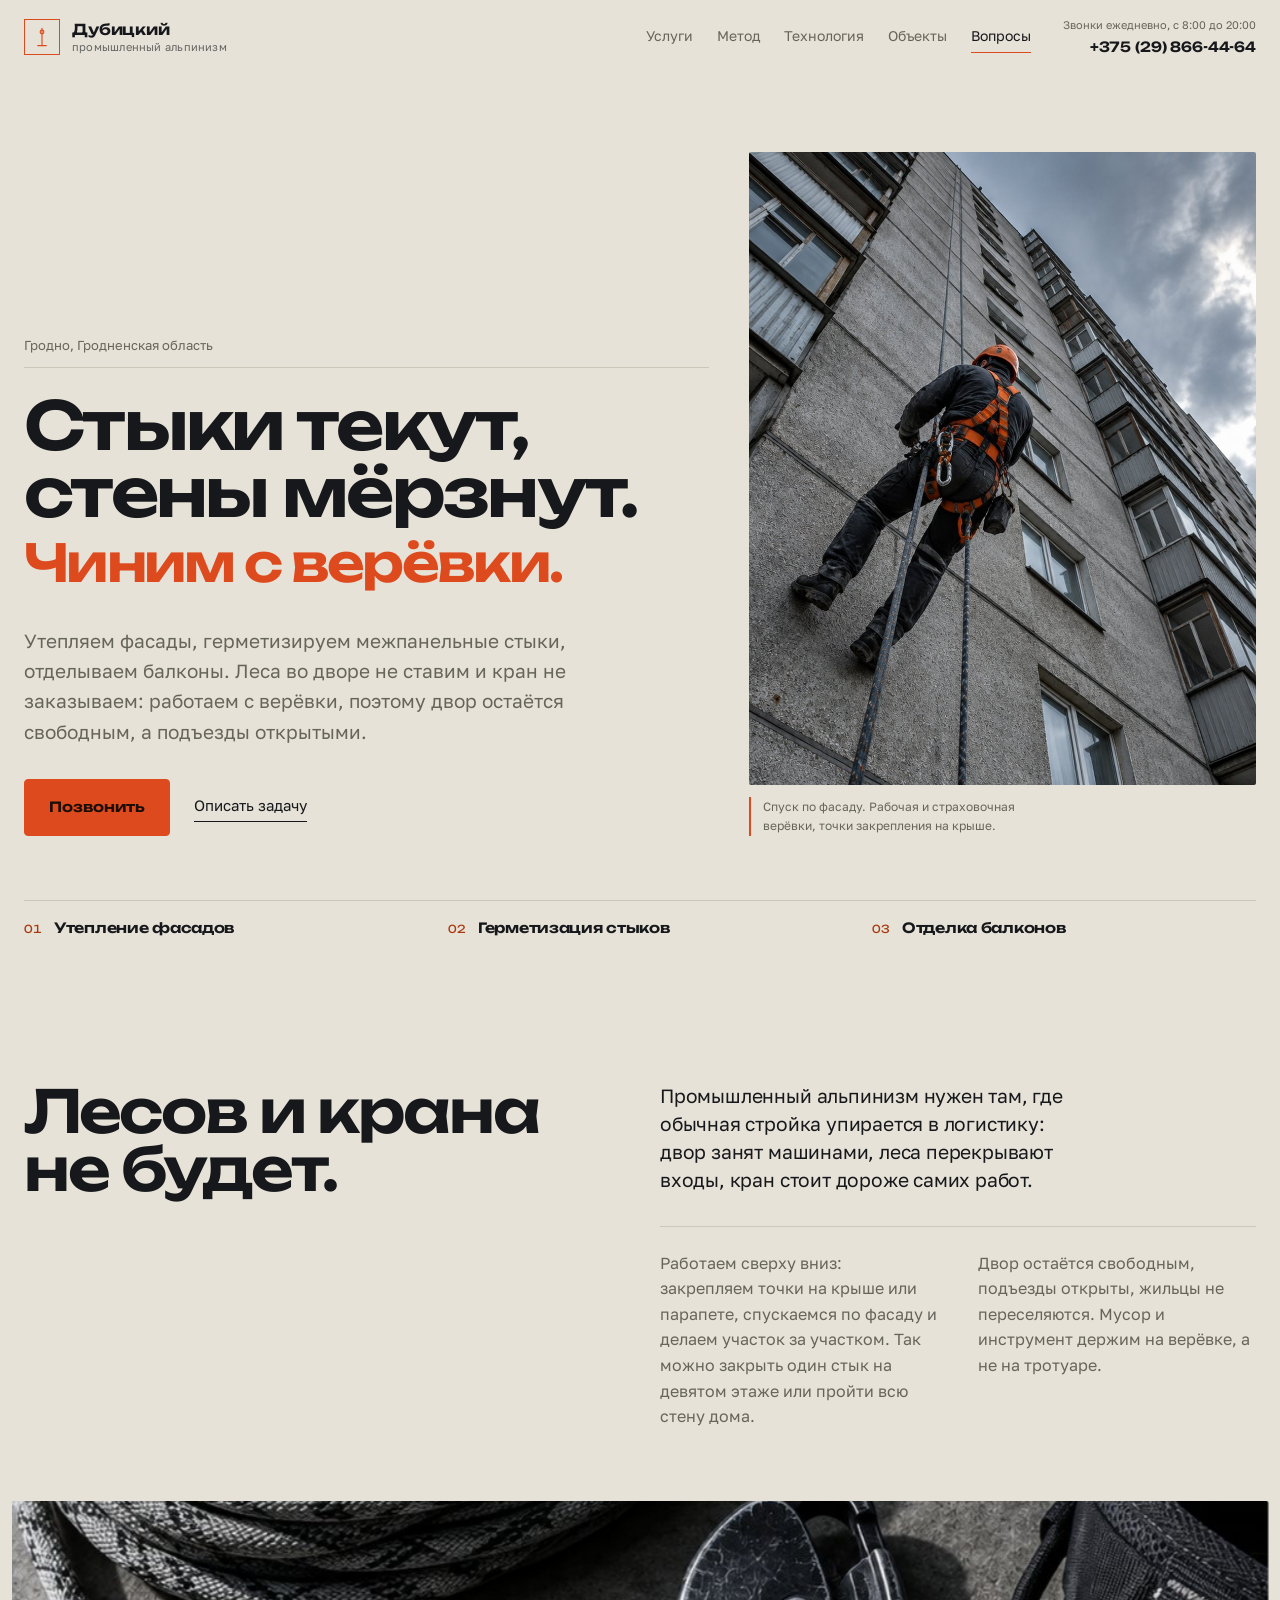
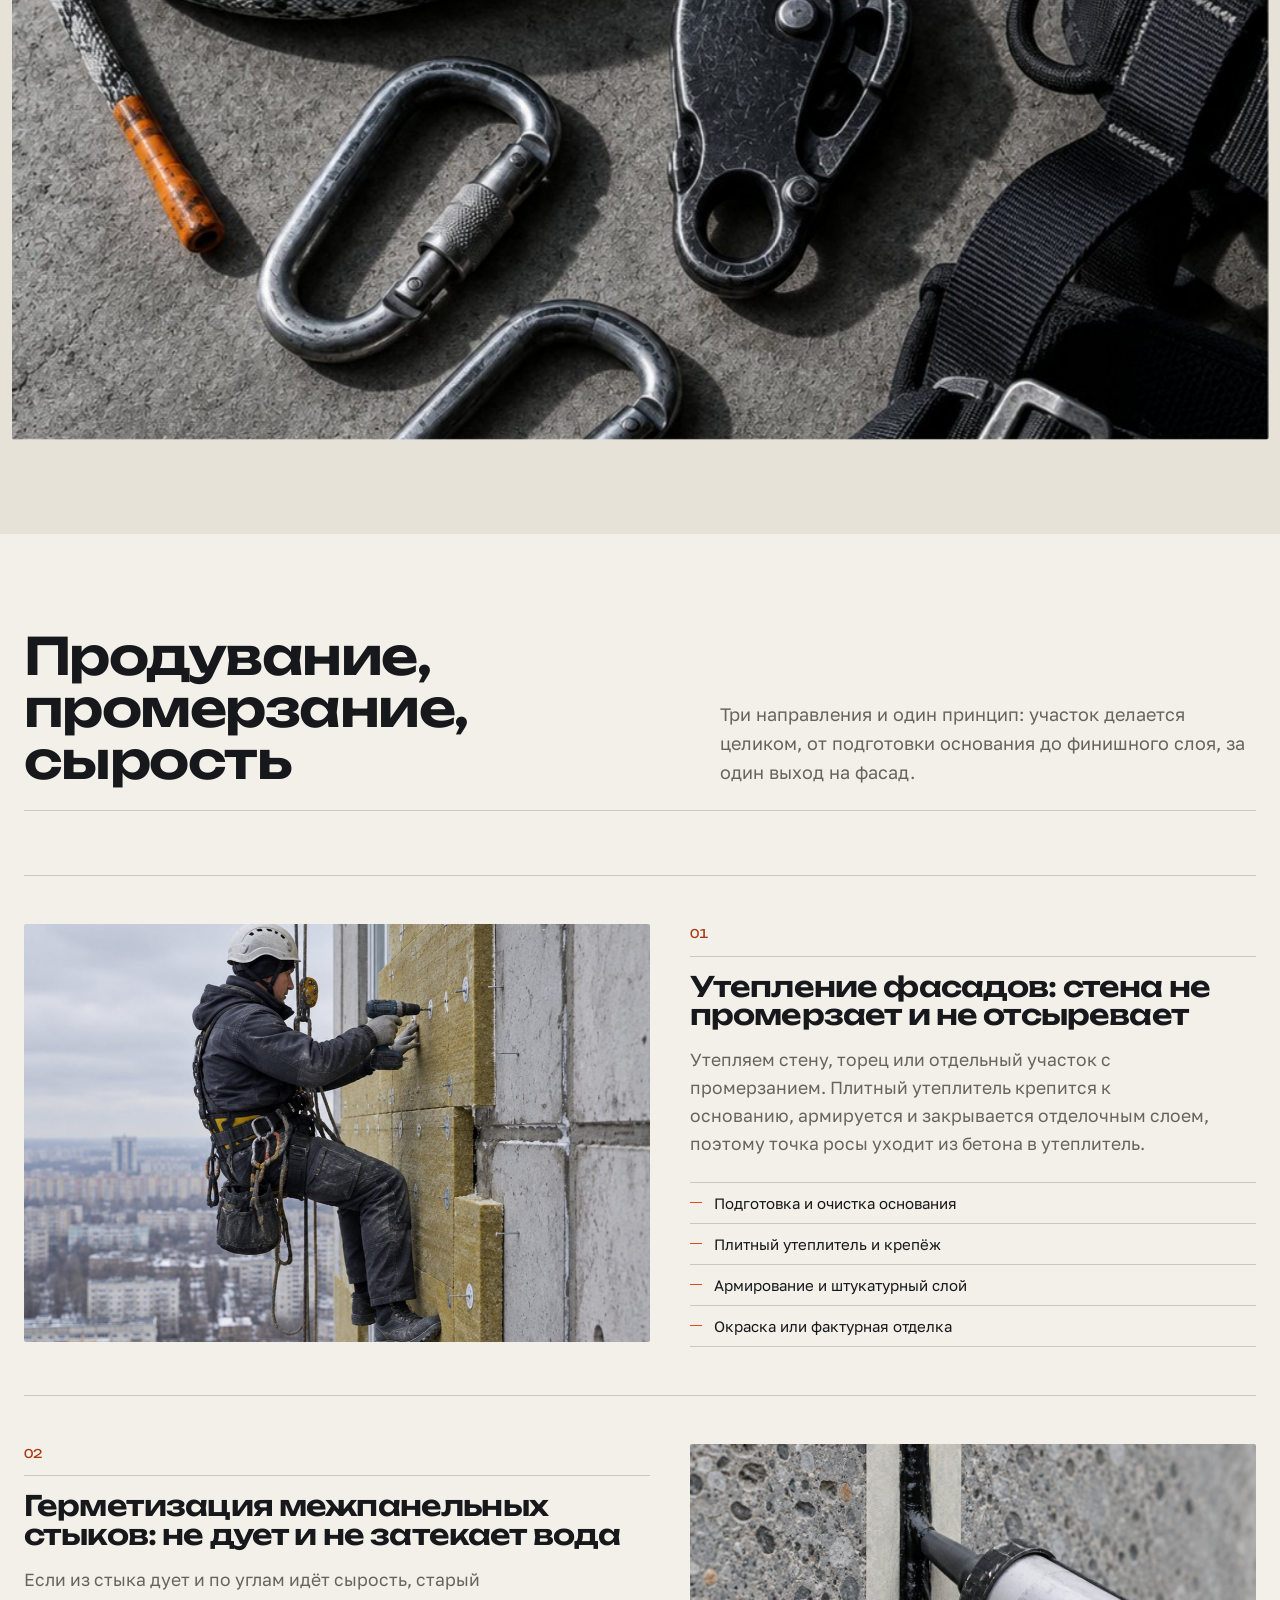
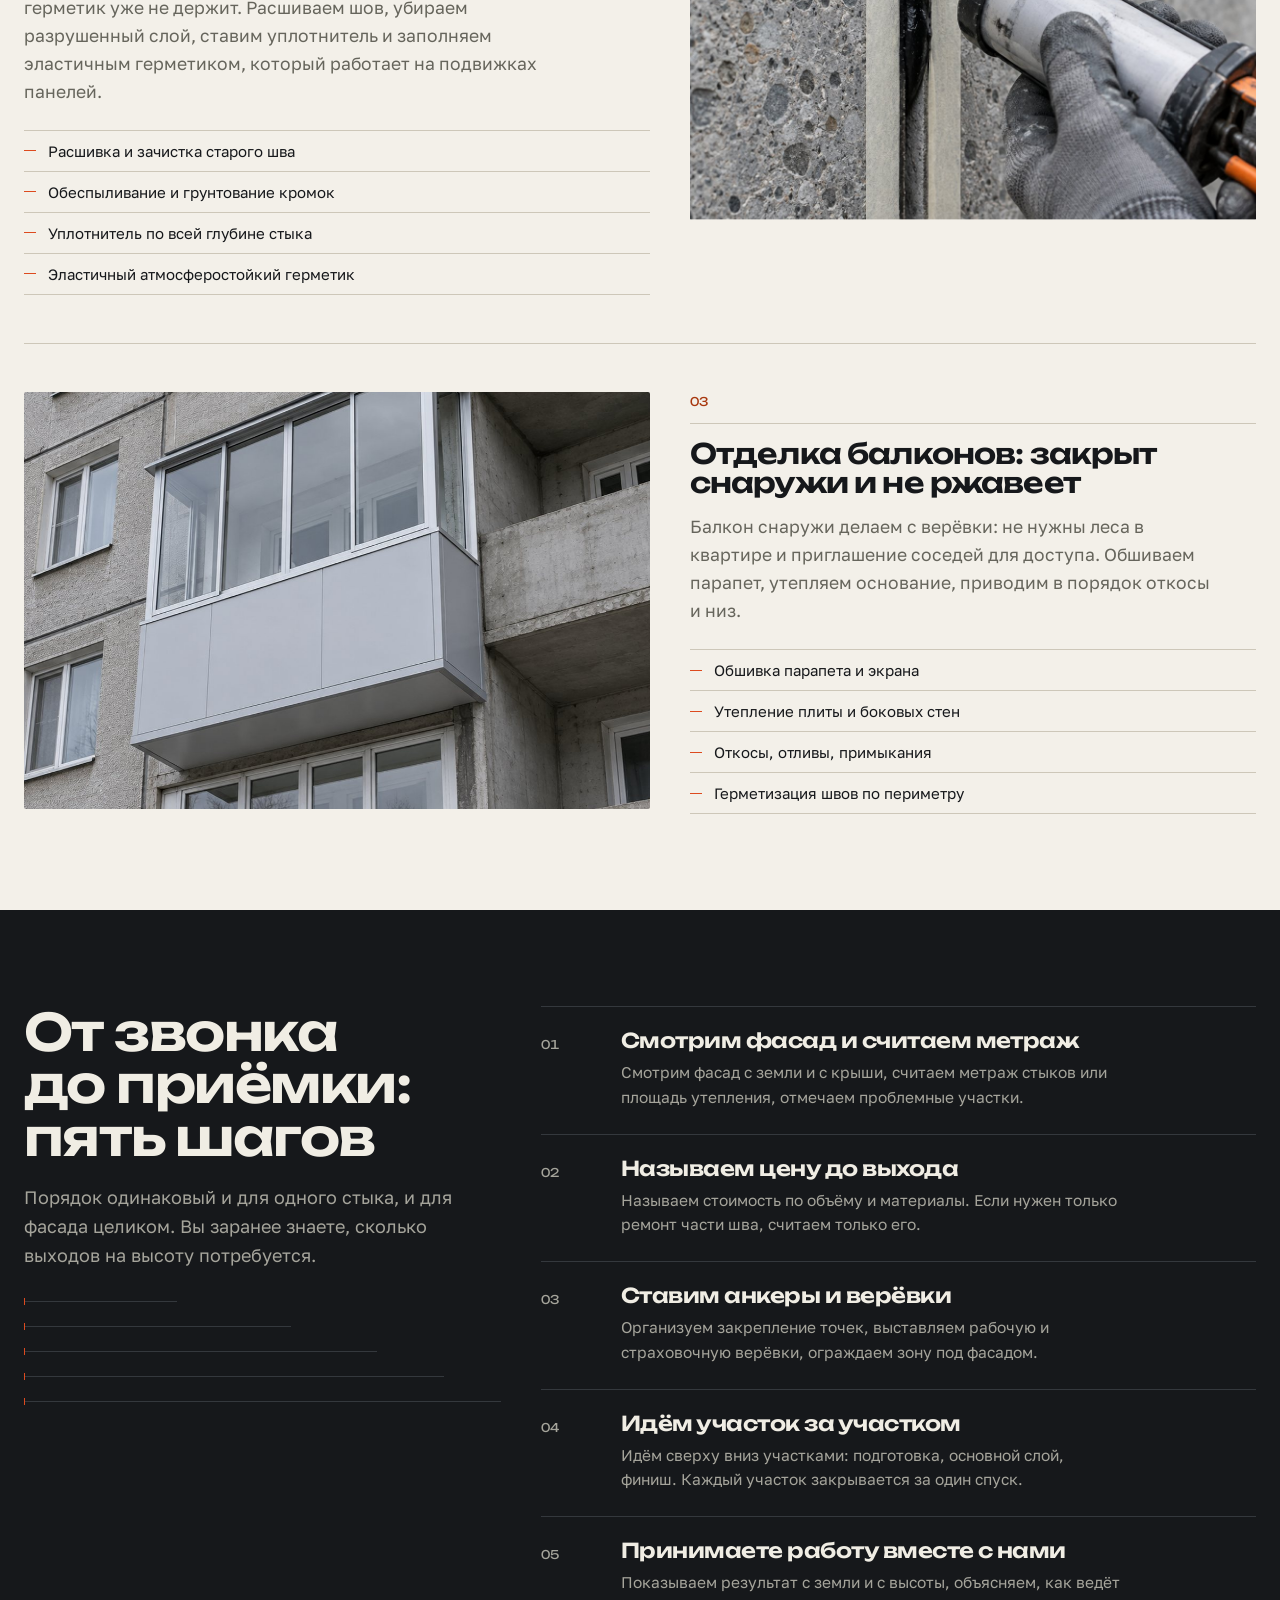
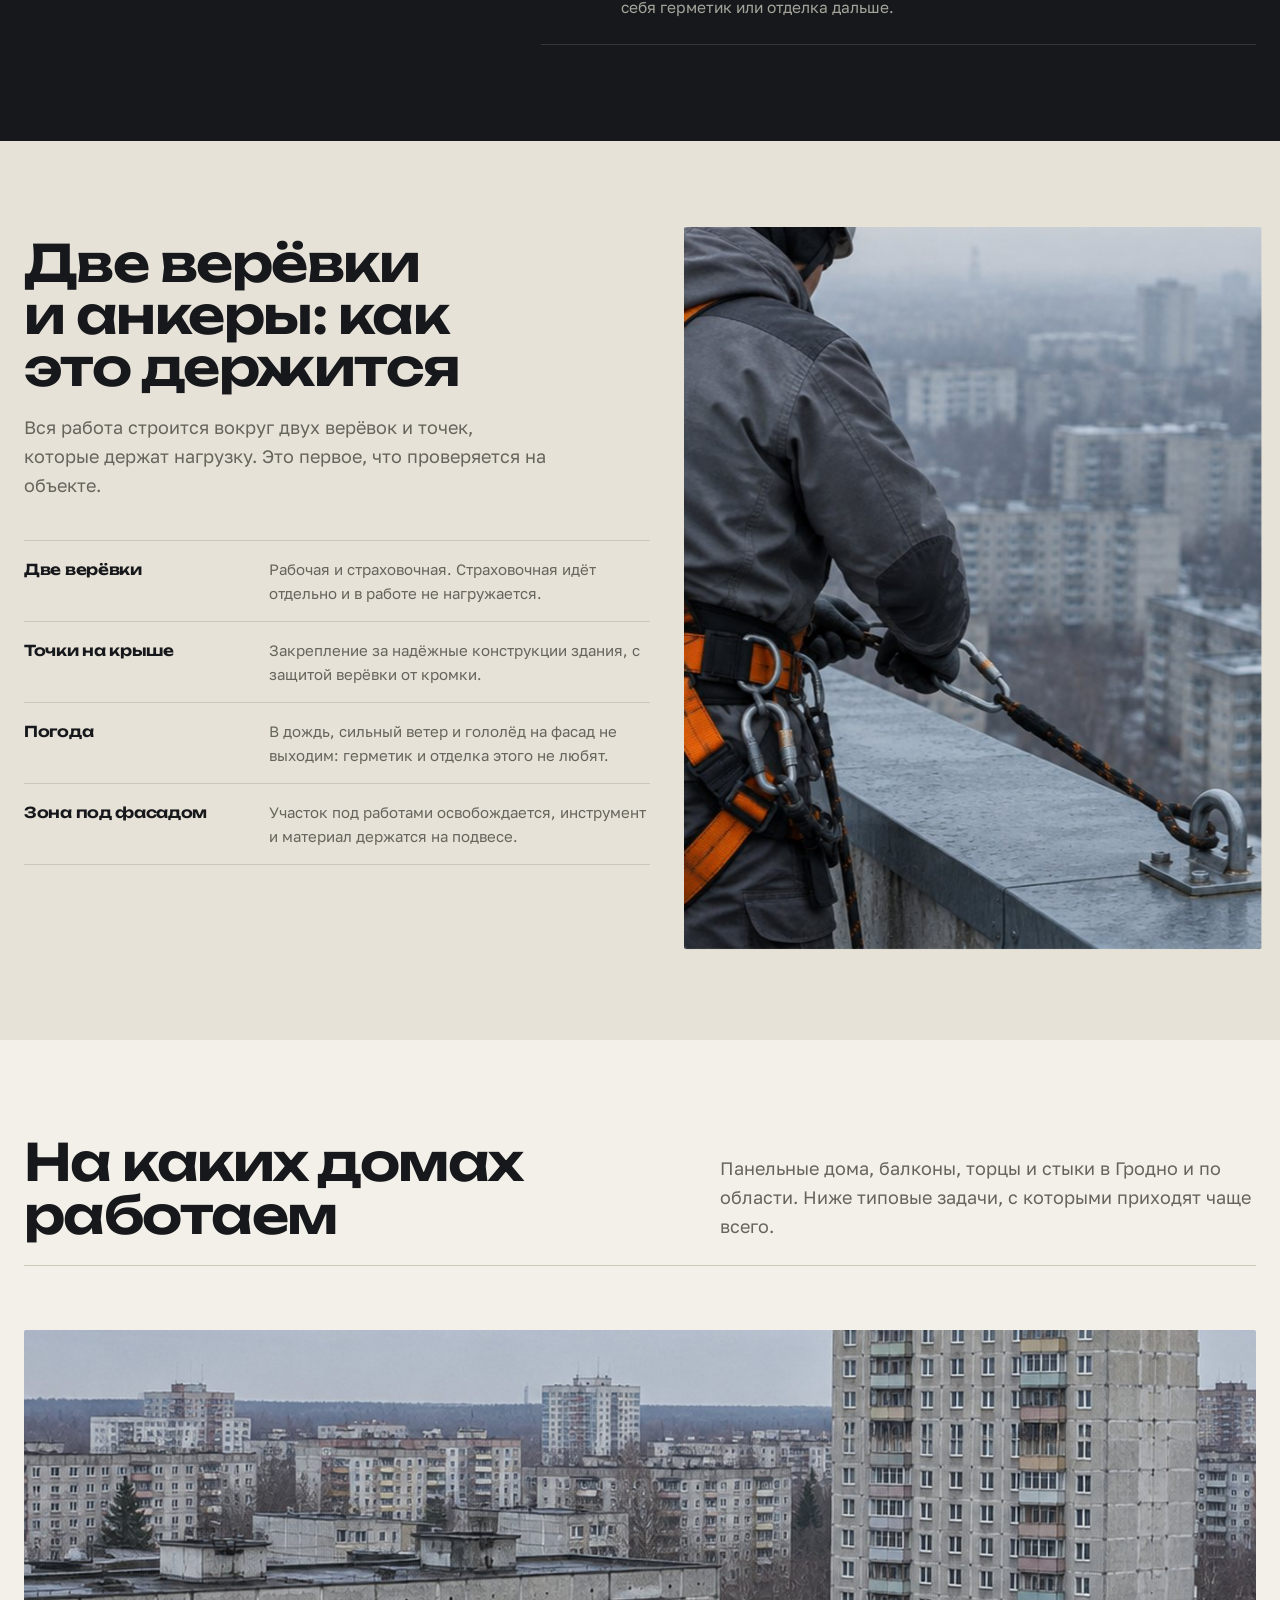
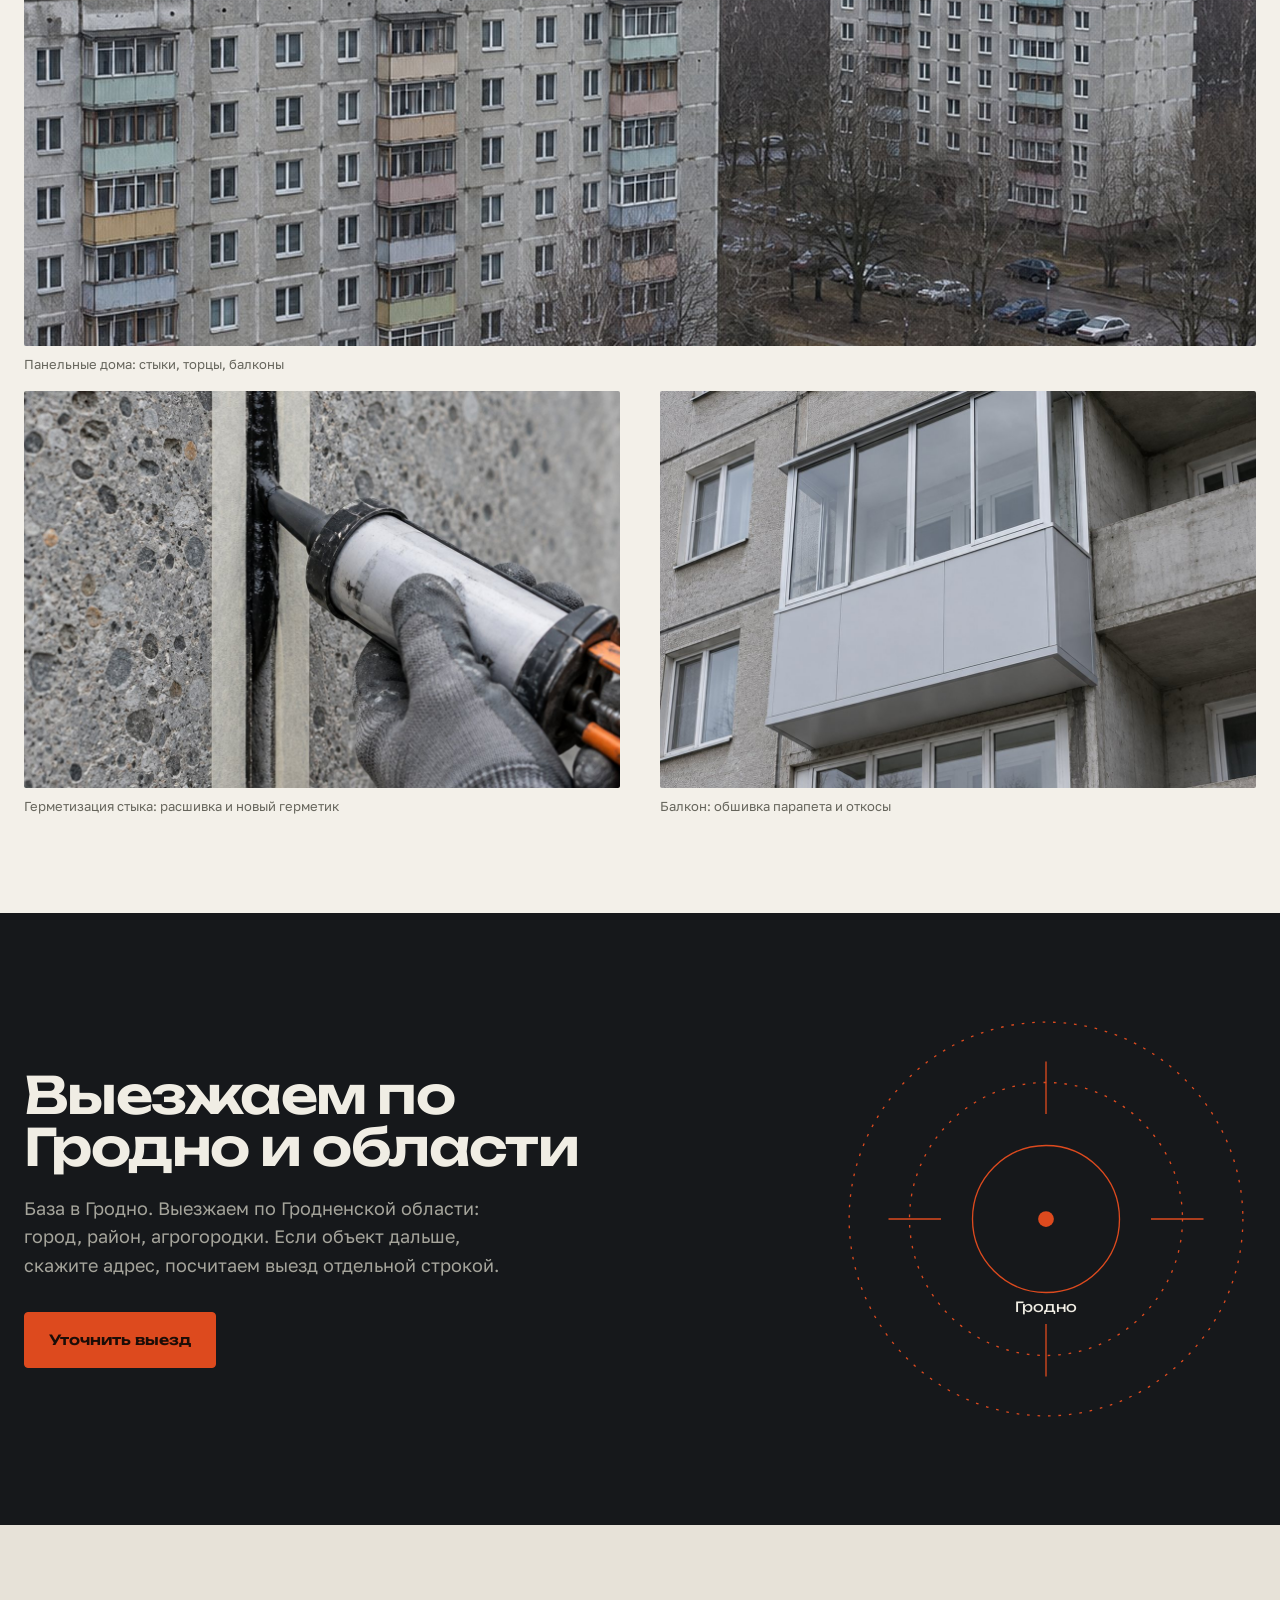
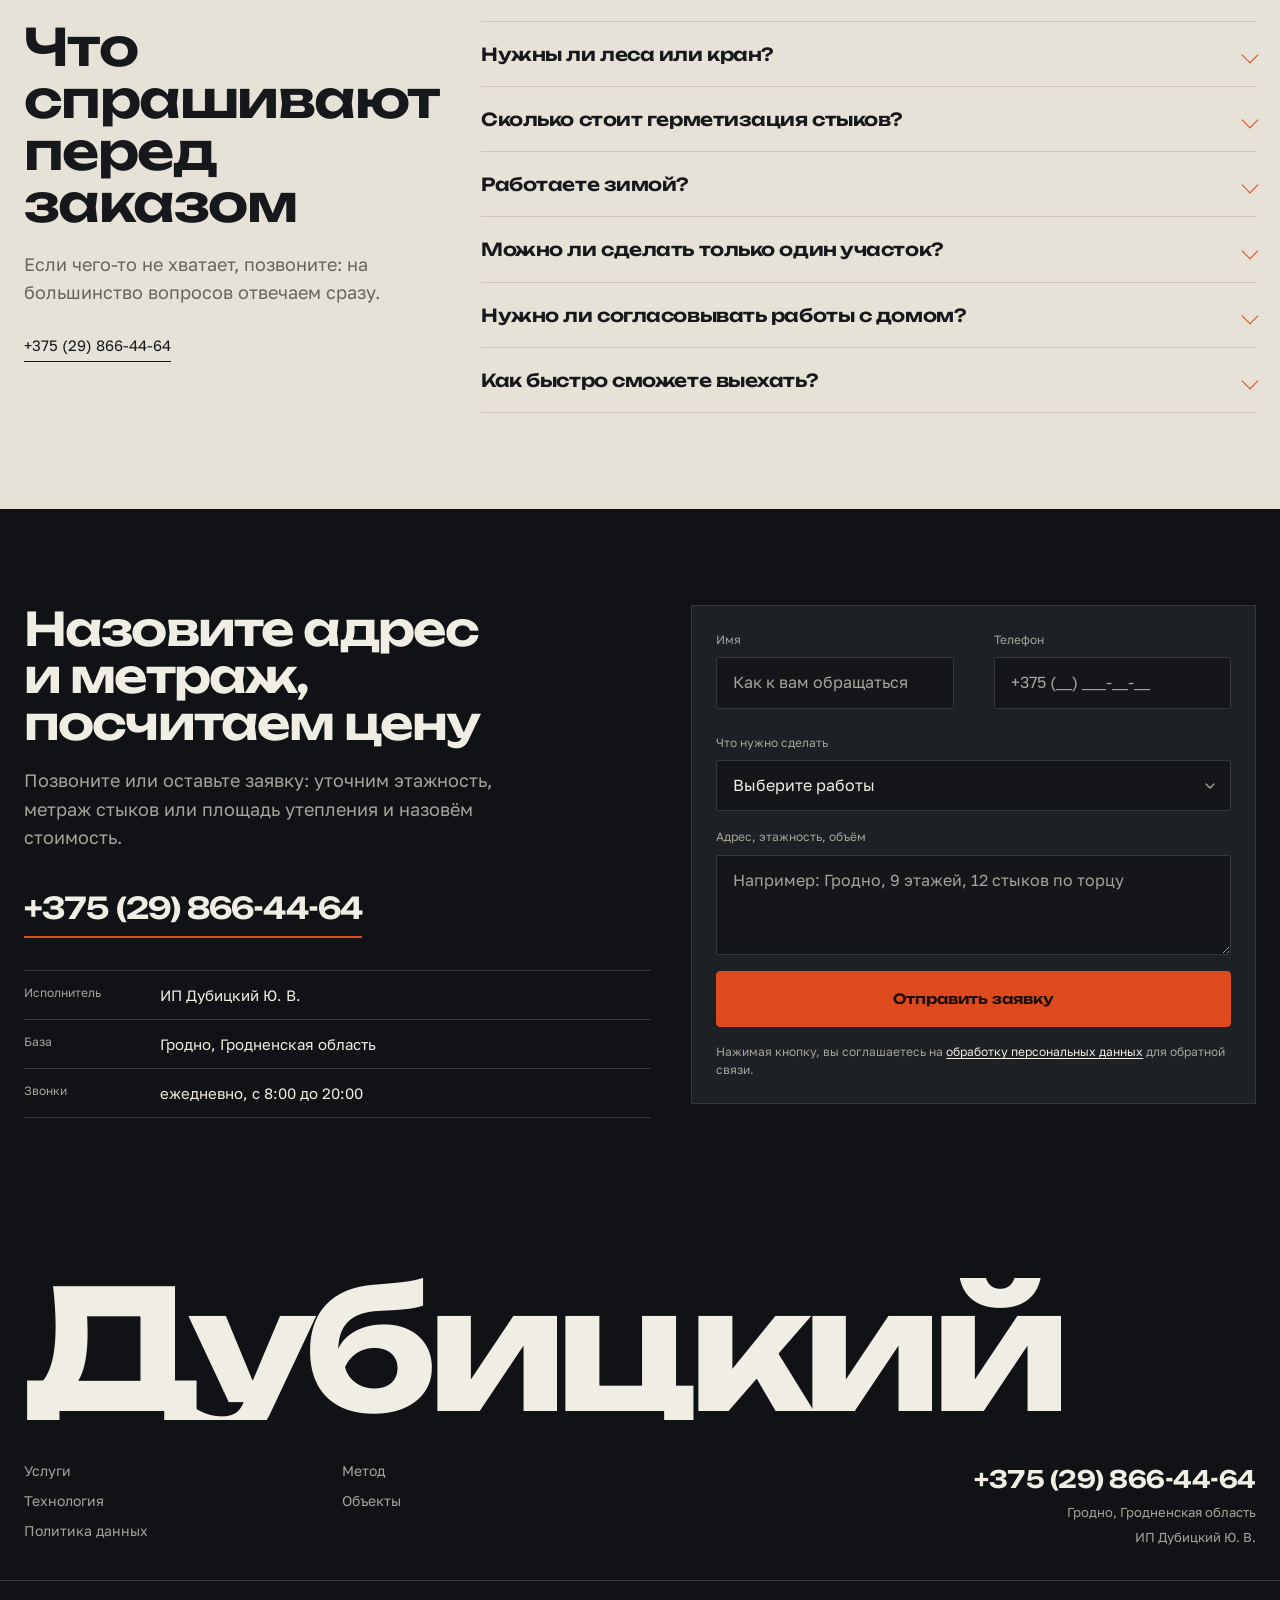
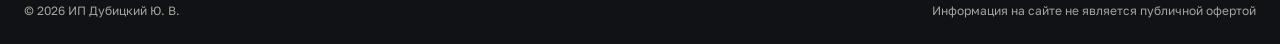
==== commit 313dbe71: "Заголовки под боли клиента: текущие стыки, промерзание, балконы - hero: «Стыки текут, стены мёрзнут:" ====
--- a/index.html
+++ b/index.html
@@ -125,11 +125,11 @@
     <div class="wrap hero__grid">
       <div class="hero__copy">
         <p class="hero__place">Гродно, Гродненская область</p>
-        <h1 class="hero__title">Высота<br>без лесов<br><span class="hero__title-accent">и кранов</span></h1>
+        <h1 class="hero__title">Стыки текут, <br>стены мёрзнут. <br><span class="hero__title-accent">Чиним с верёвки.</span></h1>
         <p class="hero__lede">
-          Промышленный альпинизм: утепление фасадов, герметизация
-          межпанельных стыков, отделка балконов. Работаем с верёвки там, где
-          леса ставить некуда, а кран не окупается.
+          Утепляем фасады, герметизируем межпанельные стыки, отделываем
+          балконы. Леса во дворе не ставим и кран не заказываем: работаем с
+          верёвки, поэтому двор остаётся свободным, а подъезды открытыми.
         </p>
         <div class="hero__actions">
           <a class="btn btn--accent" href="tel:+375298664464">Позвонить</a>
@@ -166,7 +166,7 @@
     <div class="wrap method">
       <div class="method__head">
         <h2 class="method__title">
-          Лесов нет.<br>Есть верёвка,<br>страховка<br>и фасад.
+          Лесов и крана <br>не будет.
         </h2>
       </div>
       <div class="method__body">
@@ -200,7 +200,7 @@
   <section class="section section--surface" id="uslugi">
     <div class="wrap">
       <div class="section__head">
-        <h2 class="section__title">Что делаем на высоте</h2>
+        <h2 class="section__title">Продувание, промерзание, сырость</h2>
         <p class="section__intro">
           Три направления и один принцип: участок делается целиком, от
           подготовки основания до финишного слоя, за один выход на фасад.
@@ -213,7 +213,7 @@
         </div>
         <div class="service__body">
           <span class="service__num">01</span>
-          <h3>Утепление фасадов</h3>
+          <h3>Утепление фасадов: стена не промерзает и не отсыревает</h3>
           <p>
             Утепляем стену, торец или отдельный участок с промерзанием.
             Плитный утеплитель крепится к основанию, армируется и закрывается
@@ -234,7 +234,7 @@
         </div>
         <div class="service__body">
           <span class="service__num">02</span>
-          <h3>Герметизация межпанельных стыков</h3>
+          <h3>Герметизация межпанельных стыков: не дует и не затекает вода</h3>
           <p>
             Если из стыка дует и по углам идёт сырость, старый герметик уже не
             держит. Расшиваем шов, убираем разрушенный слой, ставим уплотнитель
@@ -256,7 +256,7 @@
         </div>
         <div class="service__body">
           <span class="service__num">03</span>
-          <h3>Отделка балконов</h3>
+          <h3>Отделка балконов: закрыт снаружи и не ржавеет</h3>
           <p>
             Балкон снаружи делаем с верёвки: не нужны леса в квартире и
             приглашение соседей для доступа. Обшиваем парапет, утепляем
@@ -277,7 +277,7 @@
   <section class="section section--dark" id="tehnologiya">
     <div class="wrap tech">
       <div class="tech__aside">
-        <h2 class="section__title">Как проходит работа</h2>
+        <h2 class="section__title">От звонка до приёмки: пять шагов</h2>
         <p class="section__intro">
           Порядок одинаковый и для одного стыка, и для фасада целиком. Вы
           заранее знаете, сколько выходов на высоту потребуется.
@@ -295,35 +295,35 @@
         <li class="step">
           <span class="step__num">01</span>
           <div class="step__body">
-            <h3>Осмотр и объём</h3>
+            <h3>Смотрим фасад и считаем метраж</h3>
             <p>Смотрим фасад с земли и с крыши, считаем метраж стыков или площадь утепления, отмечаем проблемные участки.</p>
           </div>
         </li>
         <li class="step">
           <span class="step__num">02</span>
           <div class="step__body">
-            <h3>Смета и сроки</h3>
+            <h3>Называем цену до выхода</h3>
             <p>Называем стоимость по объёму и материалы. Если нужен только ремонт части шва, считаем только его.</p>
           </div>
         </li>
         <li class="step">
           <span class="step__num">03</span>
           <div class="step__body">
-            <h3>Выход на крышу</h3>
+            <h3>Ставим анкеры и верёвки</h3>
             <p>Организуем закрепление точек, выставляем рабочую и страховочную верёвки, ограждаем зону под фасадом.</p>
           </div>
         </li>
         <li class="step">
           <span class="step__num">04</span>
           <div class="step__body">
-            <h3>Работы на фасаде</h3>
+            <h3>Идём участок за участком</h3>
             <p>Идём сверху вниз участками: подготовка, основной слой, финиш. Каждый участок закрывается за один спуск.</p>
           </div>
         </li>
         <li class="step">
           <span class="step__num">05</span>
           <div class="step__body">
-            <h3>Приёмка</h3>
+            <h3>Принимаете работу вместе с нами</h3>
             <p>Показываем результат с земли и с высоты, объясняем, как ведёт себя герметик или отделка дальше.</p>
           </div>
         </li>
@@ -335,7 +335,7 @@
   <section class="section section--paper" id="bezopasnost">
     <div class="wrap safety">
       <div class="safety__body">
-        <h2 class="section__title">Страховка не для вида</h2>
+        <h2 class="section__title">Две верёвки и анкеры: как это держится</h2>
         <p class="section__intro">
           Вся работа строится вокруг двух верёвок и точек, которые держат
           нагрузку. Это первое, что проверяется на объекте.
@@ -369,7 +369,7 @@
   <section class="section section--surface" id="objekty">
     <div class="wrap">
       <div class="section__head">
-        <h2 class="section__title">Объекты</h2>
+        <h2 class="section__title">На каких домах работаем</h2>
         <p class="section__intro">
           Панельные дома, балконы, торцы и стыки в Гродно и по области. Ниже
           типовые задачи, с которыми приходят чаще всего.
@@ -397,7 +397,7 @@
   <section class="section section--dark" id="geografiya">
     <div class="wrap geo">
       <div class="geo__body">
-        <h2 class="section__title">Гродно и область</h2>
+        <h2 class="section__title">Выезжаем по Гродно и области</h2>
         <p class="section__intro">
           База в Гродно. Выезжаем по Гродненской области: город, район,
           агрогородки. Если объект дальше, скажите адрес, посчитаем выезд
@@ -422,7 +422,7 @@
   <section class="section section--paper" id="voprosy">
     <div class="wrap faq">
       <div class="faq__head">
-        <h2 class="section__title">Вопросы</h2>
+        <h2 class="section__title">Что спрашивают перед заказом</h2>
         <p class="section__intro">
           Если чего-то не хватает, позвоните: на большинство вопросов отвечаем
           сразу.
@@ -463,7 +463,7 @@
   <section class="section section--ink" id="zayavka">
     <div class="wrap contact">
       <div class="contact__body">
-        <h2 class="contact__title">Опишите фасад,<br>посчитаем работы</h2>
+        <h2 class="contact__title">Назовите адрес и метраж, <br>посчитаем цену</h2>
         <p class="section__intro">
           Позвоните или оставьте заявку: уточним этажность, метраж стыков или
           площадь утепления и назовём стоимость.
--- a/assets/css/style.css
+++ b/assets/css/style.css
@@ -280,11 +280,17 @@
   margin-bottom:var(--s-6);
 }
 .hero__title{
-  font-size:clamp(40px,6.6vw,92px);
-  line-height:.98;
-  letter-spacing:-.045em;
-}
-.hero__title-accent{color:var(--c-accent)}
+  font-size:clamp(32px,5.2vw,74px);
+  line-height:1;
+  letter-spacing:-.04em;
+}
+.hero__title-accent{
+  display:block;
+  font-size:.78em;
+  line-height:1.16;
+  margin-top:var(--s-2);
+  color:var(--c-accent);
+}
 .hero__lede{
   margin-top:var(--s-8);
   max-width:46ch;
@@ -412,9 +418,9 @@
   border-bottom:1px solid var(--c-line);
 }
 .service h3{
-  font-size:clamp(24px,2.6vw,38px);
+  font-size:clamp(22px,2.2vw,32px);
   margin-top:var(--s-4);
-  letter-spacing:-.035em;
+  letter-spacing:-.03em;
 }
 .service p{
   margin-top:var(--s-4);
